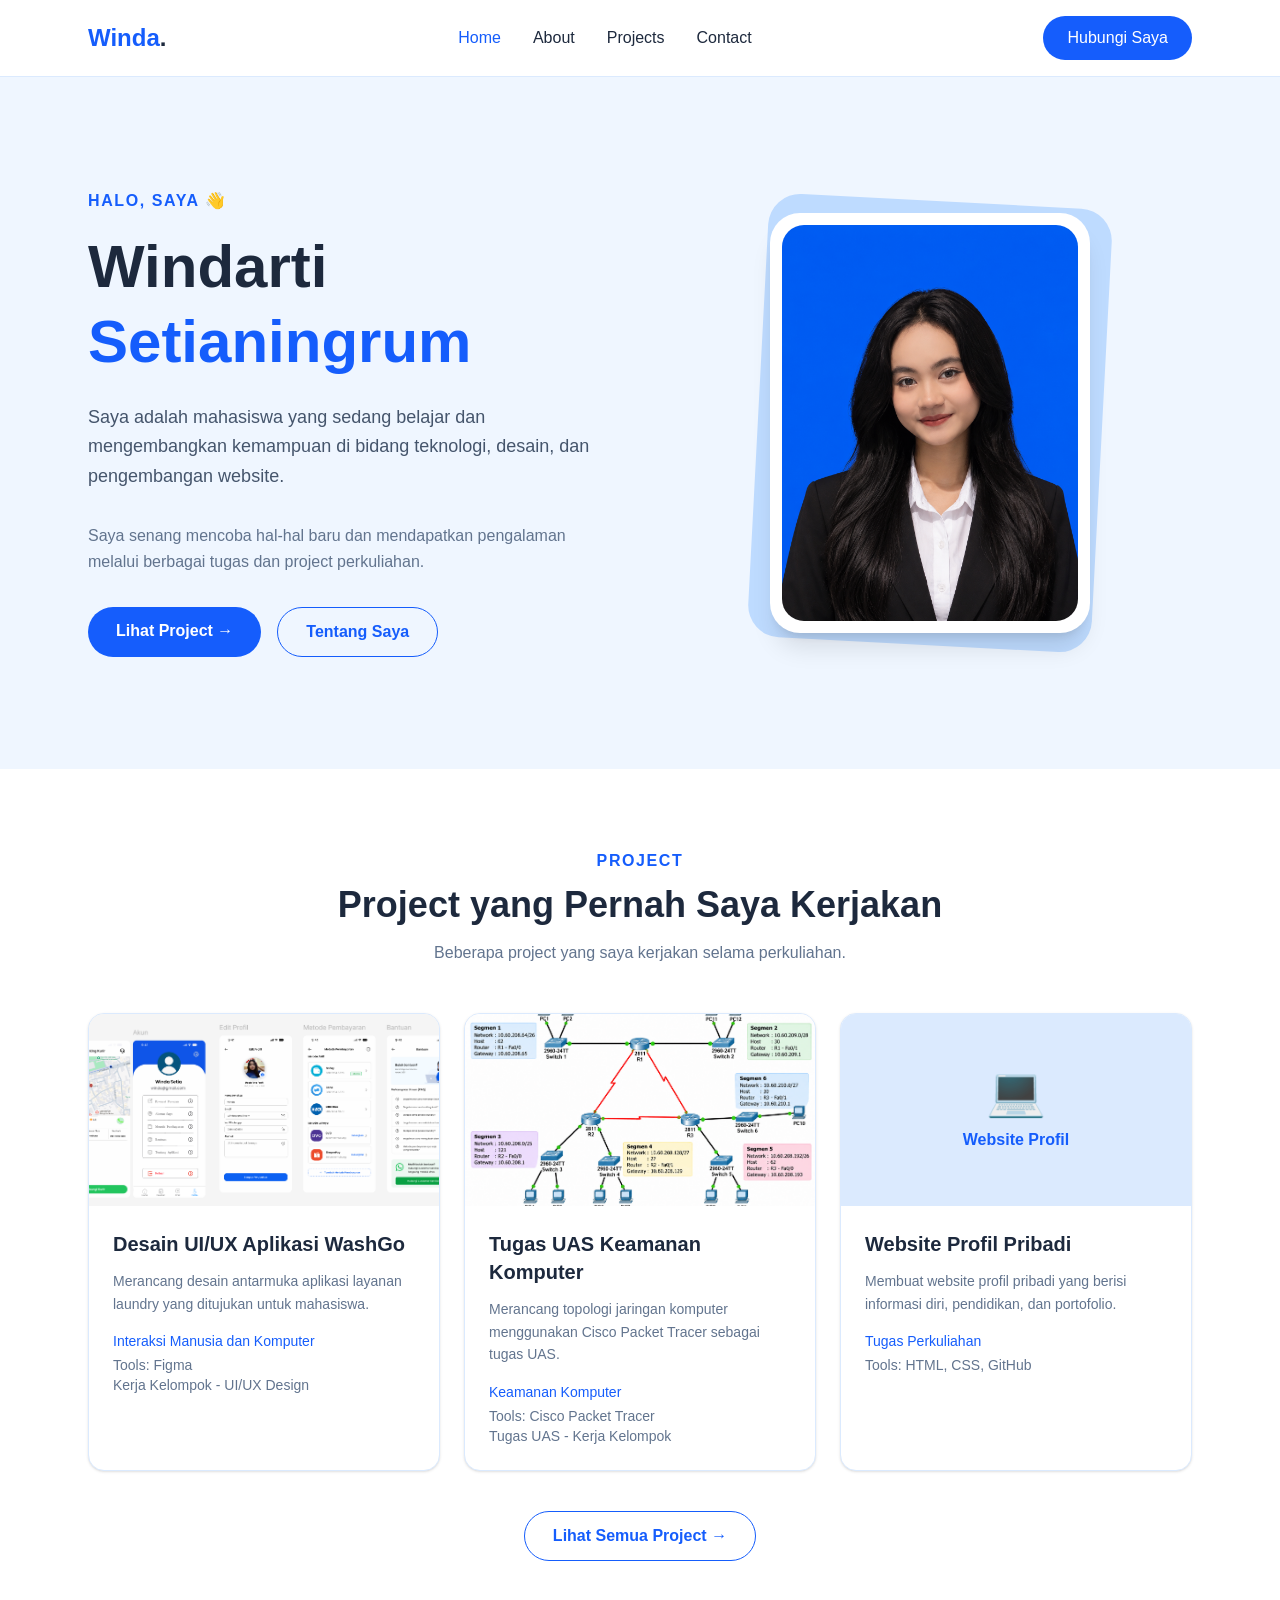
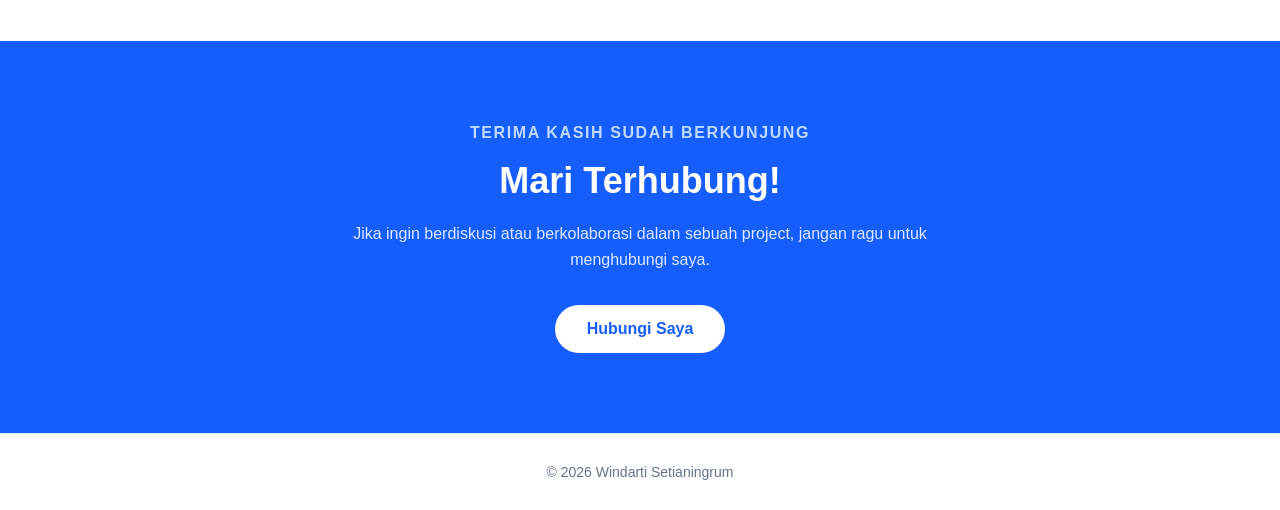
==== index.html @ f628e884 "Portfolio pertama Windarti" ====
<!DOCTYPE html>
<html lang="id">

<head>
  <meta charset="UTF-8">
  <meta name="viewport" content="width=device-width, initial-scale=1.0">

  <title>Windarti Setianingrum | Portfolio</title>

  <!-- Tailwind CSS -->
  <link rel="stylesheet" href="src/output.css">
</head>

<body class="bg-white text-slate-800">


  <!-- ================= NAVBAR ================= -->
  <nav class="sticky top-0 z-50 bg-white border-b border-blue-100">

    <div class="max-w-6xl mx-auto px-6 py-4
                flex items-center justify-between">

      <!-- Logo -->
      <a href="index.html"
         class="text-2xl font-bold text-blue-600">
        Winda<span class="text-slate-800">.</span>
      </a>


      <!-- Menu -->
      <div class="hidden md:flex items-center gap-8 font-medium">

        <a href="index.html"
           class="text-blue-600">
          Home
        </a>

        <a href="about.html"
           class="hover:text-blue-600 transition">
          About
        </a>

        <a href="projects.html"
           class="hover:text-blue-600 transition">
          Projects
        </a>

        <a href="contact.html"
           class="hover:text-blue-600 transition">
          Contact
        </a>

      </div>


      <!-- Tombol Contact -->
      <a href="contact.html"
         class="bg-blue-600 text-white
                px-6 py-2.5 rounded-full
                font-medium
                hover:bg-blue-700 transition">
        Hubungi Saya
      </a>

    </div>

  </nav>



  <!-- ================= HERO ================= -->
  <section class="bg-blue-50">

    <div class="max-w-6xl mx-auto px-6 py-20 md:py-28">

      <div class="grid md:grid-cols-2
                  gap-14 items-center">


        <!-- ================= BAGIAN KIRI ================= -->
        <div>

          <p class="text-blue-600
                    font-semibold
                    tracking-widest
                    mb-4">
            HALO, SAYA 👋
          </p>


          <h1 class="text-5xl md:text-6xl
                     font-bold
                     leading-tight
                     mb-6">

            Windarti
            <span class="text-blue-600">
              Setianingrum
            </span>

          </h1>


          <p class="text-lg
                    text-slate-600
                    leading-relaxed
                    max-w-xl
                    mb-8">

            Saya adalah mahasiswa yang sedang belajar
            dan mengembangkan kemampuan di bidang
            teknologi, desain, dan pengembangan website.

          </p>


          <p class="text-slate-500
                    leading-relaxed
                    max-w-xl
                    mb-8">

            Saya senang mencoba hal-hal baru dan
            mendapatkan pengalaman melalui berbagai
            tugas dan project perkuliahan.

          </p>


          <!-- Tombol -->
          <div class="flex flex-wrap gap-4">

            <a href="projects.html"
               class="bg-blue-600
                      text-white
                      px-7 py-3
                      rounded-full
                      font-semibold
                      hover:bg-blue-700
                      transition">

              Lihat Project →

            </a>


            <a href="about.html"
               class="border
                      border-blue-600
                      text-blue-600
                      px-7 py-3
                      rounded-full
                      font-semibold
                      hover:bg-blue-100
                      transition">

              Tentang Saya

            </a>

          </div>

        </div>



        <!-- ================= FOTO ================= -->
        <div class="flex justify-center">

          <div class="relative">


            <!-- Hiasan belakang foto -->
            <div class="absolute
                        -inset-3
                        bg-blue-200
                        rounded-[32px]
                        rotate-3">
            </div>


            <!-- Kotak foto -->
            <div class="relative
                        w-72 h-80
                        md:w-80 md:h-[420px]
                        bg-white
                        p-3
                        rounded-[30px]
                        shadow-xl">

              <img
                src="assets/foto-winda.png"
                alt="Windarti Setianingrum"
                class="w-full
                       h-full
                       object-cover
                       rounded-[22px]"
              >

            </div>

          </div>

        </div>

      </div>

    </div>

  </section>



  <!-- ================= PROJECT ================= -->
  <section class="bg-white py-20">

    <div class="max-w-6xl mx-auto px-6">


      <!-- Judul -->
      <div class="text-center mb-12">

        <p class="text-blue-600
                  font-semibold
                  tracking-widest
                  mb-3">
          PROJECT
        </p>


        <h2 class="text-3xl md:text-4xl
                   font-bold
                   mb-4">
          Project yang Pernah Saya Kerjakan
        </h2>


        <p class="text-slate-500">
          Beberapa project yang saya kerjakan
          selama perkuliahan.
        </p>

      </div>



      <!-- ================= PROJECT CARDS ================= -->
      <div class="grid md:grid-cols-3 gap-6">


        <!-- PROJECT 1 : WASHGO -->
        <div class="bg-white
                    rounded-2xl
                    overflow-hidden
                    border border-blue-100
                    shadow-sm
                    hover:-translate-y-1
                    hover:shadow-xl
                    transition">


          <!-- Gambar -->
          <div class="h-48 bg-slate-100">

            <img
              src="assets/washgo.png"
              alt="Desain UI UX aplikasi WashGo"
              class="w-full
                     h-full
                     object-cover"
            >

          </div>


          <!-- Isi -->
          <div class="p-6">

            <h3 class="text-xl
                       font-bold
                       mb-3">

              Desain UI/UX Aplikasi WashGo

            </h3>


            <p class="text-slate-500
                      text-sm
                      leading-relaxed
                      mb-4">

              Merancang desain antarmuka aplikasi
              layanan laundry yang ditujukan
              untuk mahasiswa.

            </p>


            <p class="text-blue-600
                      text-sm
                      font-medium">

              Interaksi Manusia dan Komputer

            </p>


            <p class="text-slate-500
                      text-sm
                      mt-1">

              Tools: Figma

            </p>


            <p class="text-slate-500
                      text-sm">

              Kerja Kelompok - UI/UX Design

            </p>

          </div>

        </div>



        <!-- PROJECT 2 : KEAMANAN KOMPUTER -->
        <div class="bg-white
                    rounded-2xl
                    overflow-hidden
                    border border-blue-100
                    shadow-sm
                    hover:-translate-y-1
                    hover:shadow-xl
                    transition">


          <!-- Gambar -->
          <div class="h-48 bg-slate-100">

            <img
              src="assets/jarkom.png"
              alt="Topologi jaringan komputer"
              class="w-full
                     h-full
                     object-cover"
            >

          </div>


          <!-- Isi -->
          <div class="p-6">

            <h3 class="text-xl
                       font-bold
                       mb-3">

              Tugas UAS Keamanan Komputer

            </h3>


            <p class="text-slate-500
                      text-sm
                      leading-relaxed
                      mb-4">

              Merancang topologi jaringan komputer
              menggunakan Cisco Packet Tracer
              sebagai tugas UAS.

            </p>


            <p class="text-blue-600
                      text-sm
                      font-medium">

              Keamanan Komputer

            </p>


            <p class="text-slate-500
                      text-sm
                      mt-1">

              Tools: Cisco Packet Tracer

            </p>


            <p class="text-slate-500
                      text-sm">

              Tugas UAS - Kerja Kelompok

            </p>

          </div>

        </div>



        <!-- PROJECT 3 : WEBSITE -->
        <div class="bg-white
                    rounded-2xl
                    overflow-hidden
                    border border-blue-100
                    shadow-sm
                    hover:-translate-y-1
                    hover:shadow-xl
                    transition">


          <!-- Bagian gambar -->
          <div class="h-48
                      bg-blue-100
                      flex
                      items-center
                      justify-center">

            <div class="text-center">

              <div class="text-5xl mb-3">
                💻
              </div>

              <p class="text-blue-600
                        font-semibold">

                Website Profil

              </p>

            </div>

          </div>


          <!-- Isi -->
          <div class="p-6">

            <h3 class="text-xl
                       font-bold
                       mb-3">

              Website Profil Pribadi

            </h3>


            <p class="text-slate-500
                      text-sm
                      leading-relaxed
                      mb-4">

              Membuat website profil pribadi
              yang berisi informasi diri,
              pendidikan, dan portofolio.

            </p>


            <p class="text-blue-600
                      text-sm
                      font-medium">

              Tugas Perkuliahan

            </p>


            <p class="text-slate-500
                      text-sm
                      mt-1">

              Tools: HTML, CSS, GitHub

            </p>

          </div>

        </div>

      </div>



      <!-- Tombol Semua Project -->
      <div class="text-center mt-10">

        <a href="projects.html"
           class="inline-block
                  border
                  border-blue-600
                  text-blue-600
                  px-7 py-3
                  rounded-full
                  font-semibold
                  hover:bg-blue-600
                  hover:text-white
                  transition">

          Lihat Semua Project →

        </a>

      </div>

    </div>

  </section>



  <!-- ================= CONTACT ================= -->
  <section class="bg-blue-600 py-20">

    <div class="max-w-5xl mx-auto px-6">

      <div class="text-center text-white">

        <p class="text-blue-200
                  font-semibold
                  tracking-widest
                  mb-4">

          TERIMA KASIH SUDAH BERKUNJUNG

        </p>


        <h2 class="text-3xl md:text-4xl
                   font-bold
                   mb-5">

          Mari Terhubung!

        </h2>


        <p class="text-blue-100
                  max-w-2xl
                  mx-auto
                  leading-relaxed
                  mb-8">

          Jika ingin berdiskusi atau berkolaborasi
          dalam sebuah project, jangan ragu untuk
          menghubungi saya.

        </p>


        <a href="contact.html"
           class="inline-block
                  bg-white
                  text-blue-600
                  px-8 py-3
                  rounded-full
                  font-semibold
                  hover:bg-blue-50
                  transition">

          Hubungi Saya

        </a>

      </div>

    </div>

  </section>



  <!-- ================= FOOTER ================= -->
  <footer class="bg-white
                 border-t
                 border-blue-100
                 py-7">

    <div class="max-w-6xl
                mx-auto
                px-6
                text-center">

      <p class="text-slate-500
                text-sm">

        © 2026 Windarti Setianingrum

      </p>

    </div>

  </footer>


</body>
</html>
---- src/output.css ----
/*! tailwindcss v4.3.3 | MIT License | https://tailwindcss.com */
@layer properties;
@layer theme, base, components, utilities;
@layer theme {
  :root, :host {
    --font-sans: -apple-system, BlinkMacSystemFont, "Segoe UI", Roboto, "Helvetica Neue",
      "Noto Sans", Arial, sans-serif, "Apple Color Emoji", "Segoe UI Emoji",
      "Segoe UI Symbol", "Noto Color Emoji";
    --font-mono: ui-monospace, SFMono-Regular, Menlo, Monaco, Consolas, "Liberation Mono",
      "Courier New", monospace;
    --color-red-100: oklch(93.6% 0.032 17.717);
    --color-red-200: oklch(88.5% 0.062 18.334);
    --color-red-600: oklch(57.7% 0.245 27.325);
    --color-blue-50: oklch(97% 0.014 254.604);
    --color-blue-100: oklch(93.2% 0.032 255.585);
    --color-blue-200: oklch(88.2% 0.059 254.128);
    --color-blue-600: oklch(54.6% 0.245 262.881);
    --color-blue-700: oklch(48.8% 0.243 264.376);
    --color-purple-50: oklch(97.7% 0.014 308.299);
    --color-purple-100: oklch(94.6% 0.033 307.174);
    --color-purple-500: oklch(62.7% 0.265 303.9);
    --color-purple-600: oklch(55.8% 0.288 302.321);
    --color-purple-700: oklch(49.6% 0.265 301.924);
    --color-pink-50: oklch(97.1% 0.014 343.198);
    --color-pink-100: oklch(94.8% 0.028 342.258);
    --color-pink-200: oklch(89.9% 0.061 343.231);
    --color-pink-300: oklch(82.3% 0.12 346.018);
    --color-pink-400: oklch(71.8% 0.202 349.761);
    --color-pink-500: oklch(65.6% 0.241 354.308);
    --color-pink-600: oklch(59.2% 0.249 0.584);
    --color-slate-100: oklch(96.8% 0.007 247.896);
    --color-slate-400: oklch(70.4% 0.04 256.788);
    --color-slate-500: oklch(55.4% 0.046 257.417);
    --color-slate-600: oklch(44.6% 0.043 257.281);
    --color-slate-700: oklch(37.2% 0.044 257.287);
    --color-slate-800: oklch(27.9% 0.041 260.031);
    --color-slate-900: oklch(20.8% 0.042 265.755);
    --color-gray-50: oklch(98.5% 0.002 247.839);
    --color-gray-200: oklch(92.8% 0.006 264.531);
    --color-gray-300: oklch(87.2% 0.01 258.338);
    --color-gray-400: oklch(70.7% 0.022 261.325);
    --color-gray-600: oklch(44.6% 0.03 256.802);
    --color-gray-800: oklch(27.8% 0.033 256.848);
    --color-white: #fff;
    --spacing: 0.25rem;
    --container-sm: 24rem;
    --container-xl: 36rem;
    --container-2xl: 42rem;
    --container-3xl: 48rem;
    --container-4xl: 56rem;
    --container-5xl: 64rem;
    --container-6xl: 72rem;
    --text-sm: 0.875rem;
    --text-sm--line-height: calc(1.25 / 0.875);
    --text-lg: 1.125rem;
    --text-lg--line-height: calc(1.75 / 1.125);
    --text-xl: 1.25rem;
    --text-xl--line-height: calc(1.75 / 1.25);
    --text-2xl: 1.5rem;
    --text-2xl--line-height: calc(2 / 1.5);
    --text-3xl: 1.875rem;
    --text-3xl--line-height: calc(2.25 / 1.875);
    --text-4xl: 2.25rem;
    --text-4xl--line-height: calc(2.5 / 2.25);
    --text-5xl: 3rem;
    --text-5xl--line-height: 1;
    --text-6xl: 3.75rem;
    --text-6xl--line-height: 1;
    --text-8xl: 6rem;
    --text-8xl--line-height: 1;
    --font-weight-medium: 500;
    --font-weight-semibold: 600;
    --font-weight-bold: 700;
    --tracking-widest: 0.1em;
    --leading-tight: 1.25;
    --leading-relaxed: 1.625;
    --radius-lg: 0.5rem;
    --radius-xl: 0.75rem;
    --radius-2xl: 1rem;
    --radius-3xl: 1.5rem;
    --default-transition-duration: 150ms;
    --default-transition-timing-function: cubic-bezier(0.4, 0, 0.2, 1);
    --default-font-family: var(--font-sans);
    --default-mono-font-family: var(--font-mono);
  }
}
@layer base {
  *, ::after, ::before, ::backdrop, ::file-selector-button {
    box-sizing: border-box;
    margin: 0;
    padding: 0;
    border: 0 solid;
  }
  html, :host {
    line-height: 1.5;
    -webkit-text-size-adjust: 100%;
    tab-size: 4;
    font-family: var(--default-font-family, -apple-system, BlinkMacSystemFont, "Segoe UI", Roboto, "Helvetica Neue", "Noto Sans", Arial, sans-serif, "Apple Color Emoji", "Segoe UI Emoji", "Segoe UI Symbol", "Noto Color Emoji");
    font-feature-settings: var(--default-font-feature-settings, normal);
    font-variation-settings: var(--default-font-variation-settings, normal);
    -webkit-tap-highlight-color: transparent;
  }
  hr {
    height: 0;
    color: inherit;
    border-top-width: 1px;
  }
  abbr:where([title]) {
    -webkit-text-decoration: underline dotted;
    text-decoration: underline dotted;
  }
  h1, h2, h3, h4, h5, h6 {
    font-size: inherit;
    font-weight: inherit;
  }
  a {
    color: inherit;
    -webkit-text-decoration: inherit;
    text-decoration: inherit;
  }
  b, strong {
    font-weight: bolder;
  }
  code, kbd, samp, pre {
    font-family: var(--default-mono-font-family, ui-monospace, SFMono-Regular, Menlo, Monaco, Consolas, "Liberation Mono", "Courier New", monospace);
    font-feature-settings: var(--default-mono-font-feature-settings, normal);
    font-variation-settings: var(--default-mono-font-variation-settings, normal);
    font-size: 1em;
  }
  small {
    font-size: 80%;
  }
  sub, sup {
    font-size: 75%;
    line-height: 0;
    position: relative;
    vertical-align: baseline;
  }
  sub {
    bottom: -0.25em;
  }
  sup {
    top: -0.5em;
  }
  table {
    text-indent: 0;
    border-color: inherit;
    border-collapse: collapse;
  }
  :-moz-focusring:where(:not(iframe)) {
    outline: auto;
  }
  progress {
    vertical-align: baseline;
  }
  summary {
    display: list-item;
  }
  ol, ul, menu {
    list-style: none;
  }
  img, svg, video, canvas, audio, iframe, embed, object {
    display: block;
    vertical-align: middle;
  }
  img, video {
    max-width: 100%;
    height: auto;
  }
  button, input, select, optgroup, textarea, ::file-selector-button {
    font: inherit;
    font-feature-settings: inherit;
    font-variation-settings: inherit;
    letter-spacing: inherit;
    color: inherit;
    border-radius: 0;
    background-color: transparent;
    opacity: 1;
  }
  :where(select:is([multiple], [size])) optgroup {
    font-weight: bolder;
  }
  :where(select:is([multiple], [size])) optgroup option {
    padding-inline-start: 20px;
  }
  ::file-selector-button {
    margin-inline-end: 4px;
  }
  ::placeholder {
    opacity: 1;
  }
  @supports (not (-webkit-appearance: -apple-pay-button))  or (contain-intrinsic-size: 1px) {
    ::placeholder {
      color: currentcolor;
      @supports (color: color-mix(in lab, red, red)) {
        color: color-mix(in oklab, currentcolor 50%, transparent);
      }
    }
  }
  textarea {
    resize: vertical;
  }
  ::-webkit-search-decoration {
    -webkit-appearance: none;
  }
  ::-webkit-date-and-time-value {
    min-height: 1lh;
    text-align: inherit;
  }
  ::-webkit-datetime-edit {
    display: inline-flex;
  }
  ::-webkit-datetime-edit-fields-wrapper {
    padding: 0;
  }
  ::-webkit-datetime-edit, ::-webkit-datetime-edit-year-field, ::-webkit-datetime-edit-month-field, ::-webkit-datetime-edit-day-field, ::-webkit-datetime-edit-hour-field, ::-webkit-datetime-edit-minute-field, ::-webkit-datetime-edit-second-field, ::-webkit-datetime-edit-millisecond-field, ::-webkit-datetime-edit-meridiem-field {
    padding-block: 0;
  }
  ::-webkit-calendar-picker-indicator {
    line-height: 1;
  }
  :-moz-ui-invalid {
    box-shadow: none;
  }
  button, input:where([type="button"], [type="reset"], [type="submit"]), ::file-selector-button {
    appearance: button;
  }
  ::-webkit-inner-spin-button, ::-webkit-outer-spin-button {
    height: auto;
  }
  [hidden]:where(:not([hidden="until-found"])) {
    display: none !important;
  }
}
@layer utilities {
  .absolute {
    position: absolute;
  }
  .relative {
    position: relative;
  }
  .sticky {
    position: sticky;
  }
  .-inset-3 {
    inset: calc(var(--spacing) * -3);
  }
  .top-0 {
    top: 0px;
  }
  .z-50 {
    z-index: 50;
  }
  .mx-auto {
    margin-inline: auto;
  }
  .mt-1 {
    margin-top: var(--spacing);
  }
  .mt-2 {
    margin-top: calc(var(--spacing) * 2);
  }
  .mt-4 {
    margin-top: calc(var(--spacing) * 4);
  }
  .mt-10 {
    margin-top: calc(var(--spacing) * 10);
  }
  .mt-12 {
    margin-top: calc(var(--spacing) * 12);
  }
  .mb-1 {
    margin-bottom: var(--spacing);
  }
  .mb-2 {
    margin-bottom: calc(var(--spacing) * 2);
  }
  .mb-3 {
    margin-bottom: calc(var(--spacing) * 3);
  }
  .mb-4 {
    margin-bottom: calc(var(--spacing) * 4);
  }
  .mb-5 {
    margin-bottom: calc(var(--spacing) * 5);
  }
  .mb-6 {
    margin-bottom: calc(var(--spacing) * 6);
  }
  .mb-7 {
    margin-bottom: calc(var(--spacing) * 7);
  }
  .mb-8 {
    margin-bottom: calc(var(--spacing) * 8);
  }
  .mb-9 {
    margin-bottom: calc(var(--spacing) * 9);
  }
  .mb-10 {
    margin-bottom: calc(var(--spacing) * 10);
  }
  .mb-12 {
    margin-bottom: calc(var(--spacing) * 12);
  }
  .mb-14 {
    margin-bottom: calc(var(--spacing) * 14);
  }
  .ml-2 {
    margin-left: calc(var(--spacing) * 2);
  }
  .block {
    display: block;
  }
  .flex {
    display: flex;
  }
  .grid {
    display: grid;
  }
  .hidden {
    display: none;
  }
  .inline-block {
    display: inline-block;
  }
  .table {
    display: table;
  }
  .h-12 {
    height: calc(var(--spacing) * 12);
  }
  .h-14 {
    height: calc(var(--spacing) * 14);
  }
  .h-16 {
    height: calc(var(--spacing) * 16);
  }
  .h-24 {
    height: calc(var(--spacing) * 24);
  }
  .h-36 {
    height: calc(var(--spacing) * 36);
  }
  .h-40 {
    height: calc(var(--spacing) * 40);
  }
  .h-48 {
    height: calc(var(--spacing) * 48);
  }
  .h-52 {
    height: calc(var(--spacing) * 52);
  }
  .h-56 {
    height: calc(var(--spacing) * 56);
  }
  .h-72 {
    height: calc(var(--spacing) * 72);
  }
  .h-80 {
    height: calc(var(--spacing) * 80);
  }
  .h-full {
    height: 100%;
  }
  .min-h-\[80vh\] {
    min-height: 80vh;
  }
  .min-h-\[85vh\] {
    min-height: 85vh;
  }
  .min-h-\[calc\(100vh-80px\)\] {
    min-height: calc(100vh - 80px);
  }
  .w-12 {
    width: calc(var(--spacing) * 12);
  }
  .w-14 {
    width: calc(var(--spacing) * 14);
  }
  .w-16 {
    width: calc(var(--spacing) * 16);
  }
  .w-24 {
    width: calc(var(--spacing) * 24);
  }
  .w-32 {
    width: calc(var(--spacing) * 32);
  }
  .w-36 {
    width: calc(var(--spacing) * 36);
  }
  .w-72 {
    width: calc(var(--spacing) * 72);
  }
  .w-full {
    width: 100%;
  }
  .max-w-2xl {
    max-width: var(--container-2xl);
  }
  .max-w-3xl {
    max-width: var(--container-3xl);
  }
  .max-w-4xl {
    max-width: var(--container-4xl);
  }
  .max-w-5xl {
    max-width: var(--container-5xl);
  }
  .max-w-6xl {
    max-width: var(--container-6xl);
  }
  .max-w-sm {
    max-width: var(--container-sm);
  }
  .max-w-xl {
    max-width: var(--container-xl);
  }
  .flex-1 {
    flex: 1;
  }
  .border-collapse {
    border-collapse: collapse;
  }
  .-rotate-3 {
    rotate: calc(3deg * -1);
  }
  .rotate-3 {
    rotate: 3deg;
  }
  .cursor-pointer {
    cursor: pointer;
  }
  .resize {
    resize: both;
  }
  .grid-cols-2 {
    grid-template-columns: repeat(2, minmax(0, 1fr));
  }
  .flex-col {
    flex-direction: column;
  }
  .flex-wrap {
    flex-wrap: wrap;
  }
  .items-center {
    align-items: center;
  }
  .justify-between {
    justify-content: space-between;
  }
  .justify-center {
    justify-content: center;
  }
  .gap-3 {
    gap: calc(var(--spacing) * 3);
  }
  .gap-4 {
    gap: calc(var(--spacing) * 4);
  }
  .gap-6 {
    gap: calc(var(--spacing) * 6);
  }
  .gap-7 {
    gap: calc(var(--spacing) * 7);
  }
  .gap-8 {
    gap: calc(var(--spacing) * 8);
  }
  .gap-9 {
    gap: calc(var(--spacing) * 9);
  }
  .gap-10 {
    gap: calc(var(--spacing) * 10);
  }
  .gap-12 {
    gap: calc(var(--spacing) * 12);
  }
  .gap-14 {
    gap: calc(var(--spacing) * 14);
  }
  .gap-16 {
    gap: calc(var(--spacing) * 16);
  }
  :where(.space-y-2 > :not(:last-child)) {
    --tw-space-y-reverse: 0;
    margin-block-start: calc(calc(var(--spacing) * 2) * var(--tw-space-y-reverse));
    margin-block-end: calc(calc(var(--spacing) * 2) * calc(1 - var(--tw-space-y-reverse)));
  }
  :where(.space-y-3 > :not(:last-child)) {
    --tw-space-y-reverse: 0;
    margin-block-start: calc(calc(var(--spacing) * 3) * var(--tw-space-y-reverse));
    margin-block-end: calc(calc(var(--spacing) * 3) * calc(1 - var(--tw-space-y-reverse)));
  }
  :where(.space-y-4 > :not(:last-child)) {
    --tw-space-y-reverse: 0;
    margin-block-start: calc(calc(var(--spacing) * 4) * var(--tw-space-y-reverse));
    margin-block-end: calc(calc(var(--spacing) * 4) * calc(1 - var(--tw-space-y-reverse)));
  }
  .overflow-hidden {
    overflow: hidden;
  }
  .rounded-2xl {
    border-radius: var(--radius-2xl);
  }
  .rounded-3xl {
    border-radius: var(--radius-3xl);
  }
  .rounded-\[22px\] {
    border-radius: 22px;
  }
  .rounded-\[28px\] {
    border-radius: 28px;
  }
  .rounded-\[30px\] {
    border-radius: 30px;
  }
  .rounded-\[32px\] {
    border-radius: 32px;
  }
  .rounded-full {
    border-radius: calc(infinity * 1px);
  }
  .rounded-lg {
    border-radius: var(--radius-lg);
  }
  .rounded-xl {
    border-radius: var(--radius-xl);
  }
  .border {
    border-style: var(--tw-border-style);
    border-width: 1px;
  }
  .border-t {
    border-top-style: var(--tw-border-style);
    border-top-width: 1px;
  }
  .border-b {
    border-bottom-style: var(--tw-border-style);
    border-bottom-width: 1px;
  }
  .border-blue-100 {
    border-color: var(--color-blue-100);
  }
  .border-blue-600 {
    border-color: var(--color-blue-600);
  }
  .border-gray-200 {
    border-color: var(--color-gray-200);
  }
  .border-gray-300 {
    border-color: var(--color-gray-300);
  }
  .border-pink-100 {
    border-color: var(--color-pink-100);
  }
  .border-pink-200 {
    border-color: var(--color-pink-200);
  }
  .border-pink-300 {
    border-color: var(--color-pink-300);
  }
  .border-purple-600 {
    border-color: var(--color-purple-600);
  }
  .border-slate-100 {
    border-color: var(--color-slate-100);
  }
  .bg-\[\#f8fbff\] {
    background-color: #f8fbff;
  }
  .bg-\[\#fff7fb\] {
    background-color: #fff7fb;
  }
  .bg-blue-50 {
    background-color: var(--color-blue-50);
  }
  .bg-blue-100 {
    background-color: var(--color-blue-100);
  }
  .bg-blue-200 {
    background-color: var(--color-blue-200);
  }
  .bg-blue-600 {
    background-color: var(--color-blue-600);
  }
  .bg-gray-50 {
    background-color: var(--color-gray-50);
  }
  .bg-pink-50 {
    background-color: var(--color-pink-50);
  }
  .bg-pink-100 {
    background-color: var(--color-pink-100);
  }
  .bg-pink-500 {
    background-color: var(--color-pink-500);
  }
  .bg-purple-50 {
    background-color: var(--color-purple-50);
  }
  .bg-purple-100 {
    background-color: var(--color-purple-100);
  }
  .bg-purple-600 {
    background-color: var(--color-purple-600);
  }
  .bg-red-100 {
    background-color: var(--color-red-100);
  }
  .bg-slate-100 {
    background-color: var(--color-slate-100);
  }
  .bg-white {
    background-color: var(--color-white);
  }
  .bg-gradient-to-br {
    --tw-gradient-position: to bottom right in oklab;
    background-image: linear-gradient(var(--tw-gradient-stops));
  }
  .bg-gradient-to-r {
    --tw-gradient-position: to right in oklab;
    background-image: linear-gradient(var(--tw-gradient-stops));
  }
  .from-pink-50 {
    --tw-gradient-from: var(--color-pink-50);
    --tw-gradient-stops: var(--tw-gradient-via-stops, var(--tw-gradient-position), var(--tw-gradient-from) var(--tw-gradient-from-position), var(--tw-gradient-to) var(--tw-gradient-to-position));
  }
  .from-pink-400 {
    --tw-gradient-from: var(--color-pink-400);
    --tw-gradient-stops: var(--tw-gradient-via-stops, var(--tw-gradient-position), var(--tw-gradient-from) var(--tw-gradient-from-position), var(--tw-gradient-to) var(--tw-gradient-to-position));
  }
  .from-pink-500 {
    --tw-gradient-from: var(--color-pink-500);
    --tw-gradient-stops: var(--tw-gradient-via-stops, var(--tw-gradient-position), var(--tw-gradient-from) var(--tw-gradient-from-position), var(--tw-gradient-to) var(--tw-gradient-to-position));
  }
  .via-white {
    --tw-gradient-via: var(--color-white);
    --tw-gradient-via-stops: var(--tw-gradient-position), var(--tw-gradient-from) var(--tw-gradient-from-position), var(--tw-gradient-via) var(--tw-gradient-via-position), var(--tw-gradient-to) var(--tw-gradient-to-position);
    --tw-gradient-stops: var(--tw-gradient-via-stops);
  }
  .to-pink-100 {
    --tw-gradient-to: var(--color-pink-100);
    --tw-gradient-stops: var(--tw-gradient-via-stops, var(--tw-gradient-position), var(--tw-gradient-from) var(--tw-gradient-from-position), var(--tw-gradient-to) var(--tw-gradient-to-position));
  }
  .to-pink-400 {
    --tw-gradient-to: var(--color-pink-400);
    --tw-gradient-stops: var(--tw-gradient-via-stops, var(--tw-gradient-position), var(--tw-gradient-from) var(--tw-gradient-from-position), var(--tw-gradient-to) var(--tw-gradient-to-position));
  }
  .to-pink-500 {
    --tw-gradient-to: var(--color-pink-500);
    --tw-gradient-stops: var(--tw-gradient-via-stops, var(--tw-gradient-position), var(--tw-gradient-from) var(--tw-gradient-from-position), var(--tw-gradient-to) var(--tw-gradient-to-position));
  }
  .object-cover {
    object-fit: cover;
  }
  .p-3 {
    padding: calc(var(--spacing) * 3);
  }
  .p-4 {
    padding: calc(var(--spacing) * 4);
  }
  .p-5 {
    padding: calc(var(--spacing) * 5);
  }
  .p-6 {
    padding: calc(var(--spacing) * 6);
  }
  .p-7 {
    padding: calc(var(--spacing) * 7);
  }
  .p-8 {
    padding: calc(var(--spacing) * 8);
  }
  .p-10 {
    padding: calc(var(--spacing) * 10);
  }
  .px-3 {
    padding-inline: calc(var(--spacing) * 3);
  }
  .px-4 {
    padding-inline: calc(var(--spacing) * 4);
  }
  .px-6 {
    padding-inline: calc(var(--spacing) * 6);
  }
  .px-7 {
    padding-inline: calc(var(--spacing) * 7);
  }
  .px-8 {
    padding-inline: calc(var(--spacing) * 8);
  }
  .px-9 {
    padding-inline: calc(var(--spacing) * 9);
  }
  .py-1 {
    padding-block: var(--spacing);
  }
  .py-2 {
    padding-block: calc(var(--spacing) * 2);
  }
  .py-2\.5 {
    padding-block: calc(var(--spacing) * 2.5);
  }
  .py-3 {
    padding-block: calc(var(--spacing) * 3);
  }
  .py-3\.5 {
    padding-block: calc(var(--spacing) * 3.5);
  }
  .py-4 {
    padding-block: calc(var(--spacing) * 4);
  }
  .py-5 {
    padding-block: calc(var(--spacing) * 5);
  }
  .py-6 {
    padding-block: calc(var(--spacing) * 6);
  }
  .py-7 {
    padding-block: calc(var(--spacing) * 7);
  }
  .py-8 {
    padding-block: calc(var(--spacing) * 8);
  }
  .py-12 {
    padding-block: calc(var(--spacing) * 12);
  }
  .py-16 {
    padding-block: calc(var(--spacing) * 16);
  }
  .py-20 {
    padding-block: calc(var(--spacing) * 20);
  }
  .py-24 {
    padding-block: calc(var(--spacing) * 24);
  }
  .pt-4 {
    padding-top: calc(var(--spacing) * 4);
  }
  .text-center {
    text-align: center;
  }
  .text-2xl {
    font-size: var(--text-2xl);
    line-height: var(--tw-leading, var(--text-2xl--line-height));
  }
  .text-3xl {
    font-size: var(--text-3xl);
    line-height: var(--tw-leading, var(--text-3xl--line-height));
  }
  .text-4xl {
    font-size: var(--text-4xl);
    line-height: var(--tw-leading, var(--text-4xl--line-height));
  }
  .text-5xl {
    font-size: var(--text-5xl);
    line-height: var(--tw-leading, var(--text-5xl--line-height));
  }
  .text-6xl {
    font-size: var(--text-6xl);
    line-height: var(--tw-leading, var(--text-6xl--line-height));
  }
  .text-8xl {
    font-size: var(--text-8xl);
    line-height: var(--tw-leading, var(--text-8xl--line-height));
  }
  .text-lg {
    font-size: var(--text-lg);
    line-height: var(--tw-leading, var(--text-lg--line-height));
  }
  .text-sm {
    font-size: var(--text-sm);
    line-height: var(--tw-leading, var(--text-sm--line-height));
  }
  .text-xl {
    font-size: var(--text-xl);
    line-height: var(--tw-leading, var(--text-xl--line-height));
  }
  .leading-relaxed {
    --tw-leading: var(--leading-relaxed);
    line-height: var(--leading-relaxed);
  }
  .leading-tight {
    --tw-leading: var(--leading-tight);
    line-height: var(--leading-tight);
  }
  .font-bold {
    --tw-font-weight: var(--font-weight-bold);
    font-weight: var(--font-weight-bold);
  }
  .font-medium {
    --tw-font-weight: var(--font-weight-medium);
    font-weight: var(--font-weight-medium);
  }
  .font-semibold {
    --tw-font-weight: var(--font-weight-semibold);
    font-weight: var(--font-weight-semibold);
  }
  .tracking-widest {
    --tw-tracking: var(--tracking-widest);
    letter-spacing: var(--tracking-widest);
  }
  .text-blue-100 {
    color: var(--color-blue-100);
  }
  .text-blue-200 {
    color: var(--color-blue-200);
  }
  .text-blue-600 {
    color: var(--color-blue-600);
  }
  .text-gray-400 {
    color: var(--color-gray-400);
  }
  .text-gray-600 {
    color: var(--color-gray-600);
  }
  .text-gray-800 {
    color: var(--color-gray-800);
  }
  .text-pink-50 {
    color: var(--color-pink-50);
  }
  .text-pink-500 {
    color: var(--color-pink-500);
  }
  .text-purple-600 {
    color: var(--color-purple-600);
  }
  .text-red-600 {
    color: var(--color-red-600);
  }
  .text-slate-400 {
    color: var(--color-slate-400);
  }
  .text-slate-500 {
    color: var(--color-slate-500);
  }
  .text-slate-600 {
    color: var(--color-slate-600);
  }
  .text-slate-700 {
    color: var(--color-slate-700);
  }
  .text-slate-800 {
    color: var(--color-slate-800);
  }
  .text-slate-900 {
    color: var(--color-slate-900);
  }
  .text-white {
    color: var(--color-white);
  }
  .line-through {
    text-decoration-line: line-through;
  }
  .underline {
    text-decoration-line: underline;
  }
  .shadow-lg {
    --tw-shadow: 0 10px 15px -3px var(--tw-shadow-color, rgb(0 0 0 / 0.1)), 0 4px 6px -4px var(--tw-shadow-color, rgb(0 0 0 / 0.1));
    box-shadow: var(--tw-inset-shadow), var(--tw-inset-ring-shadow), var(--tw-ring-offset-shadow), var(--tw-ring-shadow), var(--tw-shadow);
  }
  .shadow-md {
    --tw-shadow: 0 4px 6px -1px var(--tw-shadow-color, rgb(0 0 0 / 0.1)), 0 2px 4px -2px var(--tw-shadow-color, rgb(0 0 0 / 0.1));
    box-shadow: var(--tw-inset-shadow), var(--tw-inset-ring-shadow), var(--tw-ring-offset-shadow), var(--tw-ring-shadow), var(--tw-shadow);
  }
  .shadow-sm {
    --tw-shadow: 0 1px 3px 0 var(--tw-shadow-color, rgb(0 0 0 / 0.1)), 0 1px 2px -1px var(--tw-shadow-color, rgb(0 0 0 / 0.1));
    box-shadow: var(--tw-inset-shadow), var(--tw-inset-ring-shadow), var(--tw-ring-offset-shadow), var(--tw-ring-shadow), var(--tw-shadow);
  }
  .shadow-xl {
    --tw-shadow: 0 20px 25px -5px var(--tw-shadow-color, rgb(0 0 0 / 0.1)), 0 8px 10px -6px var(--tw-shadow-color, rgb(0 0 0 / 0.1));
    box-shadow: var(--tw-inset-shadow), var(--tw-inset-ring-shadow), var(--tw-ring-offset-shadow), var(--tw-ring-shadow), var(--tw-shadow);
  }
  .shadow-pink-100 {
    --tw-shadow-color: oklch(94.8% 0.028 342.258);
    @supports (color: color-mix(in lab, red, red)) {
      --tw-shadow-color: color-mix(in oklab, var(--color-pink-100) var(--tw-shadow-alpha), transparent);
    }
  }
  .shadow-pink-200 {
    --tw-shadow-color: oklch(89.9% 0.061 343.231);
    @supports (color: color-mix(in lab, red, red)) {
      --tw-shadow-color: color-mix(in oklab, var(--color-pink-200) var(--tw-shadow-alpha), transparent);
    }
  }
  .outline {
    outline-style: var(--tw-outline-style);
    outline-width: 1px;
  }
  .transition {
    transition-property: color, background-color, border-color, outline-color, text-decoration-color, fill, stroke, --tw-gradient-from, --tw-gradient-via, --tw-gradient-to, opacity, box-shadow, transform, translate, scale, rotate, filter, -webkit-backdrop-filter, backdrop-filter, display, content-visibility, overlay, pointer-events;
    transition-timing-function: var(--tw-ease, var(--default-transition-timing-function));
    transition-duration: var(--tw-duration, var(--default-transition-duration));
  }
  .duration-300 {
    --tw-duration: 300ms;
    transition-duration: 300ms;
  }
  @media (hover: hover) {
    .hover\:-translate-y-1:hover {
      --tw-translate-y: calc(var(--spacing) * -1);
      translate: var(--tw-translate-x) var(--tw-translate-y);
    }
    .hover\:-translate-y-2:hover {
      --tw-translate-y: calc(var(--spacing) * -2);
      translate: var(--tw-translate-x) var(--tw-translate-y);
    }
    .hover\:scale-105:hover {
      --tw-scale-x: 105%;
      --tw-scale-y: 105%;
      --tw-scale-z: 105%;
      scale: var(--tw-scale-x) var(--tw-scale-y);
    }
    .hover\:bg-blue-50:hover {
      background-color: var(--color-blue-50);
    }
    .hover\:bg-blue-100:hover {
      background-color: var(--color-blue-100);
    }
    .hover\:bg-blue-600:hover {
      background-color: var(--color-blue-600);
    }
    .hover\:bg-blue-700:hover {
      background-color: var(--color-blue-700);
    }
    .hover\:bg-pink-50:hover {
      background-color: var(--color-pink-50);
    }
    .hover\:bg-pink-600:hover {
      background-color: var(--color-pink-600);
    }
    .hover\:bg-purple-50:hover {
      background-color: var(--color-purple-50);
    }
    .hover\:bg-purple-700:hover {
      background-color: var(--color-purple-700);
    }
    .hover\:bg-red-200:hover {
      background-color: var(--color-red-200);
    }
    .hover\:text-blue-600:hover {
      color: var(--color-blue-600);
    }
    .hover\:text-pink-500:hover {
      color: var(--color-pink-500);
    }
    .hover\:text-purple-600:hover {
      color: var(--color-purple-600);
    }
    .hover\:text-white:hover {
      color: var(--color-white);
    }
    .hover\:shadow-lg:hover {
      --tw-shadow: 0 10px 15px -3px var(--tw-shadow-color, rgb(0 0 0 / 0.1)), 0 4px 6px -4px var(--tw-shadow-color, rgb(0 0 0 / 0.1));
      box-shadow: var(--tw-inset-shadow), var(--tw-inset-ring-shadow), var(--tw-ring-offset-shadow), var(--tw-ring-shadow), var(--tw-shadow);
    }
    .hover\:shadow-xl:hover {
      --tw-shadow: 0 20px 25px -5px var(--tw-shadow-color, rgb(0 0 0 / 0.1)), 0 8px 10px -6px var(--tw-shadow-color, rgb(0 0 0 / 0.1));
      box-shadow: var(--tw-inset-shadow), var(--tw-inset-ring-shadow), var(--tw-ring-offset-shadow), var(--tw-ring-shadow), var(--tw-shadow);
    }
    .hover\:shadow-blue-100:hover {
      --tw-shadow-color: oklch(93.2% 0.032 255.585);
    }
    @supports (color: color-mix(in lab, red, red)) {
      .hover\:shadow-blue-100:hover {
        --tw-shadow-color: color-mix(in oklab, var(--color-blue-100) var(--tw-shadow-alpha), transparent);
      }
    }
    .hover\:shadow-pink-100:hover {
      --tw-shadow-color: oklch(94.8% 0.028 342.258);
    }
    @supports (color: color-mix(in lab, red, red)) {
      .hover\:shadow-pink-100:hover {
        --tw-shadow-color: color-mix(in oklab, var(--color-pink-100) var(--tw-shadow-alpha), transparent);
      }
    }
  }
  .focus\:ring-2:focus {
    --tw-ring-shadow: var(--tw-ring-inset,) 0 0 0 calc(2px + var(--tw-ring-offset-width)) var(--tw-ring-color, currentcolor);
    box-shadow: var(--tw-inset-shadow), var(--tw-inset-ring-shadow), var(--tw-ring-offset-shadow), var(--tw-ring-shadow), var(--tw-shadow);
  }
  .focus\:ring-purple-500:focus {
    --tw-ring-color: var(--color-purple-500);
  }
  .focus\:outline-none:focus {
    --tw-outline-style: none;
    outline-style: none;
  }
  @media (width >= 40rem) {
    .sm\:flex-row {
      flex-direction: row;
    }
  }
  @media (width >= 48rem) {
    .md\:block {
      display: block;
    }
    .md\:flex {
      display: flex;
    }
    .md\:h-96 {
      height: calc(var(--spacing) * 96);
    }
    .md\:h-\[420px\] {
      height: 420px;
    }
    .md\:w-80 {
      width: calc(var(--spacing) * 80);
    }
    .md\:w-96 {
      width: calc(var(--spacing) * 96);
    }
    .md\:grid-cols-2 {
      grid-template-columns: repeat(2, minmax(0, 1fr));
    }
    .md\:grid-cols-3 {
      grid-template-columns: repeat(3, minmax(0, 1fr));
    }
    .md\:grid-cols-4 {
      grid-template-columns: repeat(4, minmax(0, 1fr));
    }
    .md\:flex-row {
      flex-direction: row;
    }
    .md\:p-10 {
      padding: calc(var(--spacing) * 10);
    }
    .md\:px-14 {
      padding-inline: calc(var(--spacing) * 14);
    }
    .md\:py-14 {
      padding-block: calc(var(--spacing) * 14);
    }
    .md\:py-28 {
      padding-block: calc(var(--spacing) * 28);
    }
    .md\:text-4xl {
      font-size: var(--text-4xl);
      line-height: var(--tw-leading, var(--text-4xl--line-height));
    }
    .md\:text-5xl {
      font-size: var(--text-5xl);
      line-height: var(--tw-leading, var(--text-5xl--line-height));
    }
    .md\:text-6xl {
      font-size: var(--text-6xl);
      line-height: var(--tw-leading, var(--text-6xl--line-height));
    }
  }
  @media (width >= 64rem) {
    .lg\:grid-cols-3 {
      grid-template-columns: repeat(3, minmax(0, 1fr));
    }
  }
}
@property --tw-space-y-reverse {
  syntax: "*";
  inherits: false;
  initial-value: 0;
}
@property --tw-border-style {
  syntax: "*";
  inherits: false;
  initial-value: solid;
}
@property --tw-gradient-position {
  syntax: "*";
  inherits: false;
}
@property --tw-gradient-from {
  syntax: "<color>";
  inherits: false;
  initial-value: #0000;
}
@property --tw-gradient-via {
  syntax: "<color>";
  inherits: false;
  initial-value: #0000;
}
@property --tw-gradient-to {
  syntax: "<color>";
  inherits: false;
  initial-value: #0000;
}
@property --tw-gradient-stops {
  syntax: "*";
  inherits: false;
}
@property --tw-gradient-via-stops {
  syntax: "*";
  inherits: false;
}
@property --tw-gradient-from-position {
  syntax: "<length-percentage>";
  inherits: false;
  initial-value: 0%;
}
@property --tw-gradient-via-position {
  syntax: "<length-percentage>";
  inherits: false;
  initial-value: 50%;
}
@property --tw-gradient-to-position {
  syntax: "<length-percentage>";
  inherits: false;
  initial-value: 100%;
}
@property --tw-leading {
  syntax: "*";
  inherits: false;
}
@property --tw-font-weight {
  syntax: "*";
  inherits: false;
}
@property --tw-tracking {
  syntax: "*";
  inherits: false;
}
@property --tw-shadow {
  syntax: "*";
  inherits: false;
  initial-value: 0 0 #0000;
}
@property --tw-shadow-color {
  syntax: "*";
  inherits: false;
}
@property --tw-shadow-alpha {
  syntax: "<percentage>";
  inherits: false;
  initial-value: 100%;
}
@property --tw-inset-shadow {
  syntax: "*";
  inherits: false;
  initial-value: 0 0 #0000;
}
@property --tw-inset-shadow-color {
  syntax: "*";
  inherits: false;
}
@property --tw-inset-shadow-alpha {
  syntax: "<percentage>";
  inherits: false;
  initial-value: 100%;
}
@property --tw-ring-color {
  syntax: "*";
  inherits: false;
}
@property --tw-ring-shadow {
  syntax: "*";
  inherits: false;
  initial-value: 0 0 #0000;
}
@property --tw-inset-ring-color {
  syntax: "*";
  inherits: false;
}
@property --tw-inset-ring-shadow {
  syntax: "*";
  inherits: false;
  initial-value: 0 0 #0000;
}
@property --tw-ring-inset {
  syntax: "*";
  inherits: false;
}
@property --tw-ring-offset-width {
  syntax: "<length>";
  inherits: false;
  initial-value: 0px;
}
@property --tw-ring-offset-color {
  syntax: "*";
  inherits: false;
  initial-value: #fff;
}
@property --tw-ring-offset-shadow {
  syntax: "*";
  inherits: false;
  initial-value: 0 0 #0000;
}
@property --tw-outline-style {
  syntax: "*";
  inherits: false;
  initial-value: solid;
}
@property --tw-duration {
  syntax: "*";
  inherits: false;
}
@property --tw-translate-x {
  syntax: "*";
  inherits: false;
  initial-value: 0;
}
@property --tw-translate-y {
  syntax: "*";
  inherits: false;
  initial-value: 0;
}
@property --tw-translate-z {
  syntax: "*";
  inherits: false;
  initial-value: 0;
}
@property --tw-scale-x {
  syntax: "*";
  inherits: false;
  initial-value: 1;
}
@property --tw-scale-y {
  syntax: "*";
  inherits: false;
  initial-value: 1;
}
@property --tw-scale-z {
  syntax: "*";
  inherits: false;
  initial-value: 1;
}
@layer properties {
  @supports ((-webkit-hyphens: none) and (not (margin-trim: inline))) or ((-moz-orient: inline) and (not (color:rgb(from red r g b)))) {
    *, ::before, ::after, ::backdrop {
      --tw-space-y-reverse: 0;
      --tw-border-style: solid;
      --tw-gradient-position: initial;
      --tw-gradient-from: #0000;
      --tw-gradient-via: #0000;
      --tw-gradient-to: #0000;
      --tw-gradient-stops: initial;
      --tw-gradient-via-stops: initial;
      --tw-gradient-from-position: 0%;
      --tw-gradient-via-position: 50%;
      --tw-gradient-to-position: 100%;
      --tw-leading: initial;
      --tw-font-weight: initial;
      --tw-tracking: initial;
      --tw-shadow: 0 0 #0000;
      --tw-shadow-color: initial;
      --tw-shadow-alpha: 100%;
      --tw-inset-shadow: 0 0 #0000;
      --tw-inset-shadow-color: initial;
      --tw-inset-shadow-alpha: 100%;
      --tw-ring-color: initial;
      --tw-ring-shadow: 0 0 #0000;
      --tw-inset-ring-color: initial;
      --tw-inset-ring-shadow: 0 0 #0000;
      --tw-ring-inset: initial;
      --tw-ring-offset-width: 0px;
      --tw-ring-offset-color: #fff;
      --tw-ring-offset-shadow: 0 0 #0000;
      --tw-outline-style: solid;
      --tw-duration: initial;
      --tw-translate-x: 0;
      --tw-translate-y: 0;
      --tw-translate-z: 0;
      --tw-scale-x: 1;
      --tw-scale-y: 1;
      --tw-scale-z: 1;
    }
  }
}
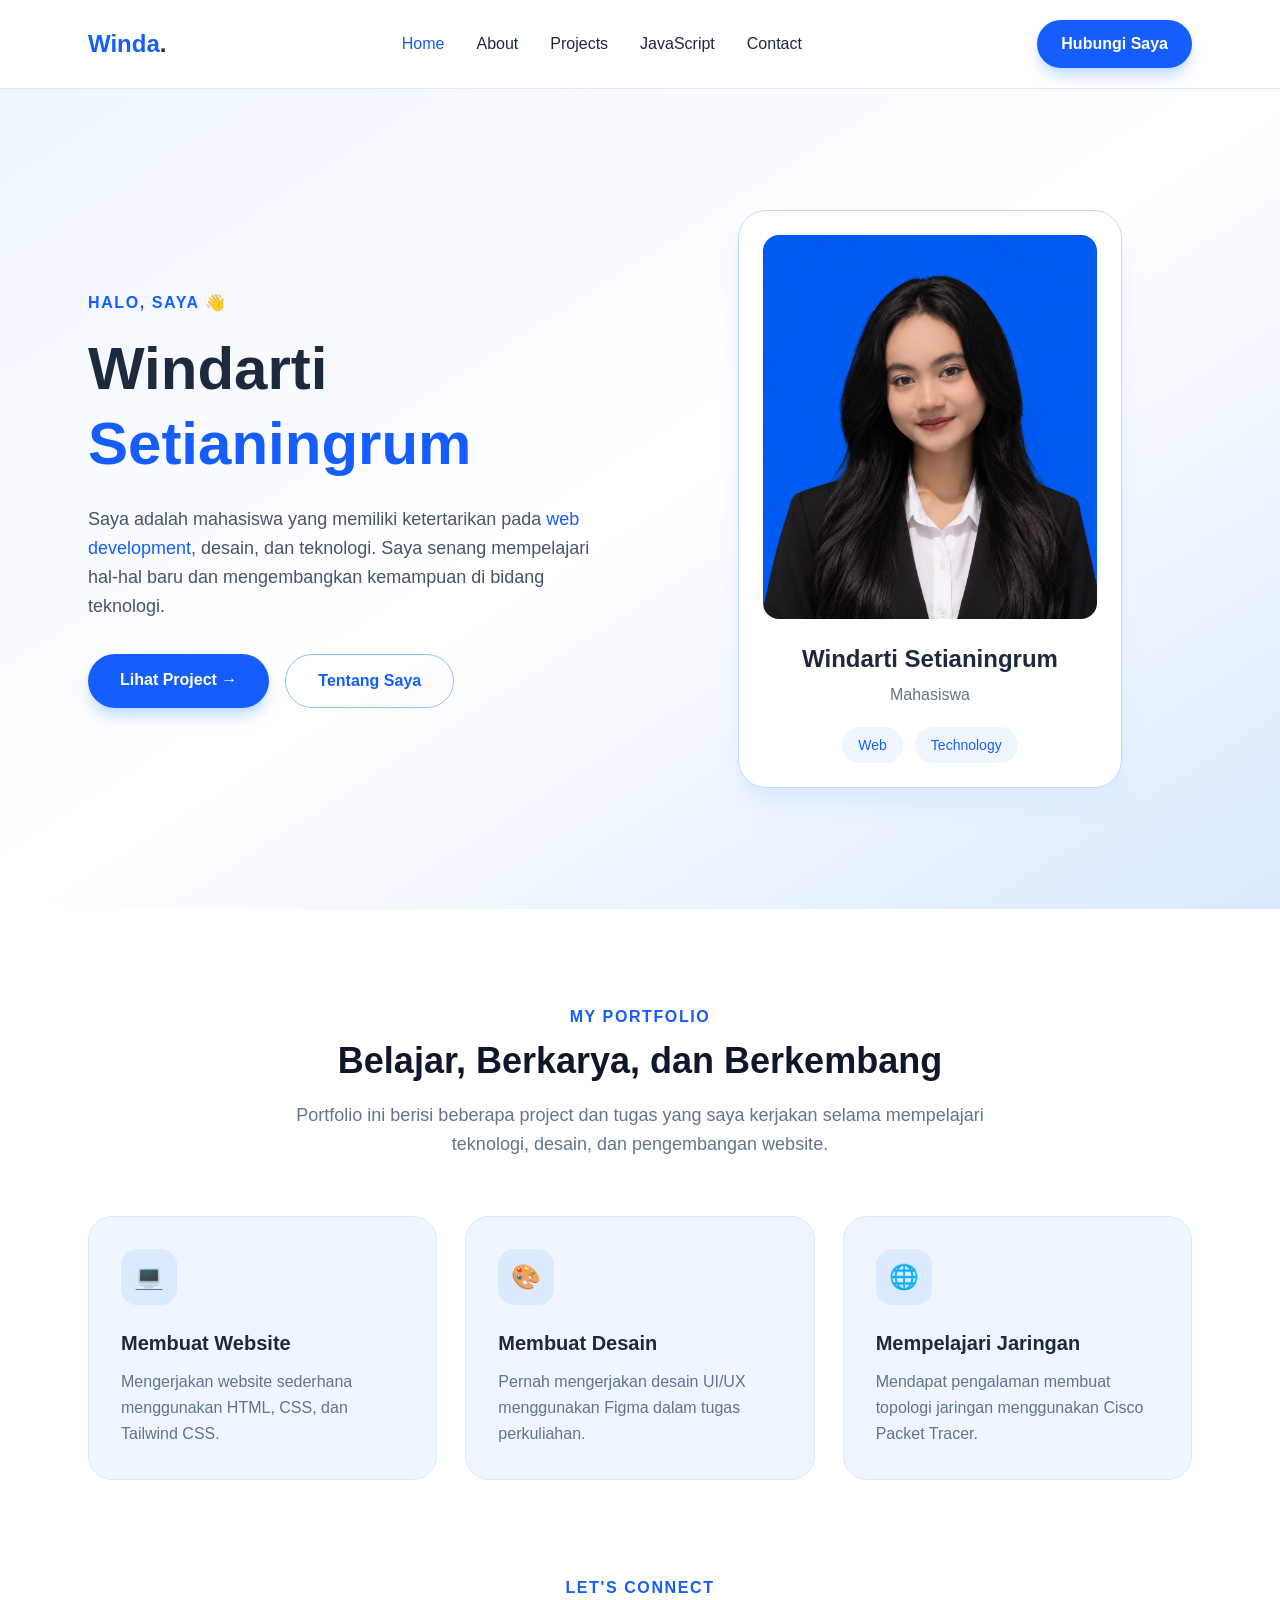
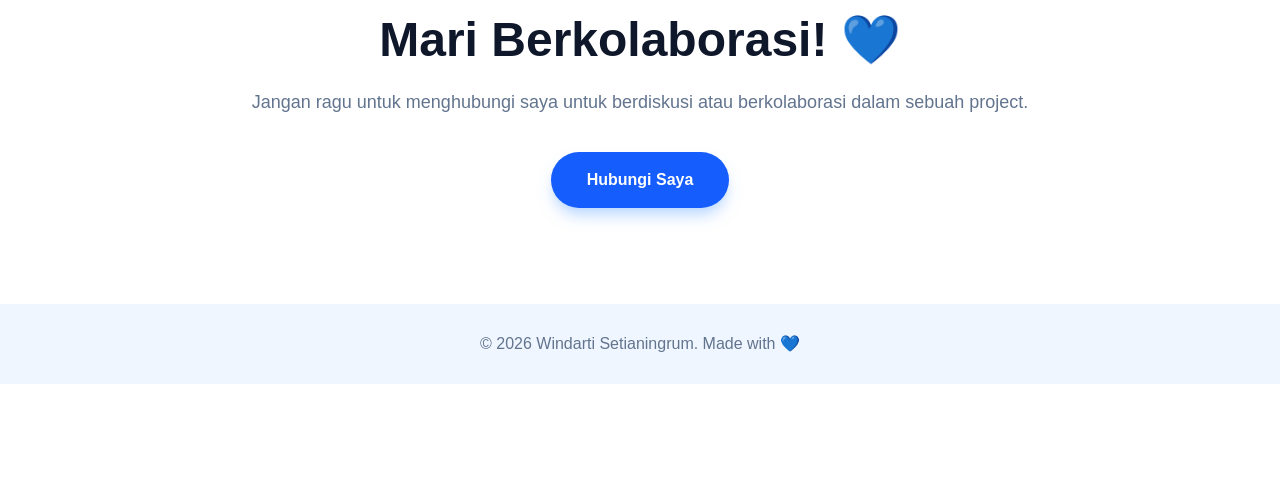
==== commit 2adadbe7: "Tambah To-Do List JavaScript" ====
--- a/index.html
+++ b/index.html
@@ -1,23 +1,20 @@
 <!DOCTYPE html>
 <html lang="id">
-
 <head>
   <meta charset="UTF-8">
   <meta name="viewport" content="width=device-width, initial-scale=1.0">
 
   <title>Windarti Setianingrum | Portfolio</title>
 
-  <!-- Tailwind CSS -->
   <link rel="stylesheet" href="src/output.css">
 </head>
 
 <body class="bg-white text-slate-800">
 
-
   <!-- ================= NAVBAR ================= -->
-  <nav class="sticky top-0 z-50 bg-white border-b border-blue-100">
-
-    <div class="max-w-6xl mx-auto px-6 py-4
+  <nav class="sticky top-0 z-50 bg-white/95 backdrop-blur border-b border-blue-100">
+
+    <div class="max-w-6xl mx-auto px-6 py-5
                 flex items-center justify-between">
 
       <!-- Logo -->
@@ -45,6 +42,11 @@
           Projects
         </a>
 
+        <a href="javascript.html"
+           class="hover:text-blue-600 transition">
+          JavaScript
+        </a>
+
         <a href="contact.html"
            class="hover:text-blue-600 transition">
           Contact
@@ -55,11 +57,17 @@
 
       <!-- Tombol Contact -->
       <a href="contact.html"
-         class="bg-blue-600 text-white
-                px-6 py-2.5 rounded-full
-                font-medium
-                hover:bg-blue-700 transition">
+         class="hidden md:block
+                bg-blue-600 text-white
+                px-6 py-3 rounded-full
+                font-semibold
+                shadow-lg shadow-blue-200
+                hover:bg-blue-700
+                hover:-translate-y-1
+                transition">
+
         Hubungi Saya
+
       </a>
 
     </div>
@@ -69,29 +77,39 @@
 
 
   <!-- ================= HERO ================= -->
-  <section class="bg-blue-50">
-
-    <div class="max-w-6xl mx-auto px-6 py-20 md:py-28">
+  <section
+    class="min-h-[calc(100vh-80px)]
+           flex items-center
+           bg-gradient-to-br
+           from-blue-50
+           via-white
+           to-blue-100">
+
+    <div class="max-w-6xl mx-auto px-6 w-full py-20">
 
       <div class="grid md:grid-cols-2
-                  gap-14 items-center">
-
-
-        <!-- ================= BAGIAN KIRI ================= -->
+                  gap-14
+                  items-center">
+
+
+        <!-- ===== KIRI ===== -->
         <div>
 
           <p class="text-blue-600
                     font-semibold
                     tracking-widest
                     mb-4">
+
             HALO, SAYA 👋
+
           </p>
 
 
-          <h1 class="text-5xl md:text-6xl
-                     font-bold
-                     leading-tight
-                     mb-6">
+          <h1
+            class="text-5xl md:text-6xl
+                   font-bold
+                   leading-tight
+                   mb-6">
 
             Windarti
             <span class="text-blue-600">
@@ -101,27 +119,18 @@
           </h1>
 
 
-          <p class="text-lg
-                    text-slate-600
-                    leading-relaxed
-                    max-w-xl
-                    mb-8">
-
-            Saya adalah mahasiswa yang sedang belajar
-            dan mengembangkan kemampuan di bidang
-            teknologi, desain, dan pengembangan website.
-
-          </p>
-
-
-          <p class="text-slate-500
-                    leading-relaxed
-                    max-w-xl
-                    mb-8">
-
-            Saya senang mencoba hal-hal baru dan
-            mendapatkan pengalaman melalui berbagai
-            tugas dan project perkuliahan.
+          <p
+            class="text-lg
+                   text-slate-600
+                   leading-relaxed
+                   max-w-2xl
+                   mb-8">
+
+            Saya adalah mahasiswa yang memiliki ketertarikan
+            pada <span class="text-blue-600 font-medium">
+            web development</span>, desain, dan teknologi.
+            Saya senang mempelajari hal-hal baru dan
+            mengembangkan kemampuan di bidang teknologi.
 
           </p>
 
@@ -132,10 +141,12 @@
             <a href="projects.html"
                class="bg-blue-600
                       text-white
-                      px-7 py-3
+                      px-8 py-3.5
                       rounded-full
                       font-semibold
+                      shadow-lg shadow-blue-200
                       hover:bg-blue-700
+                      hover:-translate-y-1
                       transition">
 
               Lihat Project →
@@ -145,12 +156,12 @@
 
             <a href="about.html"
                class="border
-                      border-blue-600
+                      border-blue-300
                       text-blue-600
-                      px-7 py-3
+                      px-8 py-3.5
                       rounded-full
                       font-semibold
-                      hover:bg-blue-100
+                      hover:bg-blue-50
                       transition">
 
               Tentang Saya
@@ -163,41 +174,80 @@
 
 
 
-        <!-- ================= FOTO ================= -->
+        <!-- ===== KANAN / FOTO ===== -->
         <div class="flex justify-center">
 
-          <div class="relative">
-
-
-            <!-- Hiasan belakang foto -->
-            <div class="absolute
-                        -inset-3
-                        bg-blue-200
-                        rounded-[32px]
-                        rotate-3">
-            </div>
-
-
-            <!-- Kotak foto -->
-            <div class="relative
-                        w-72 h-80
-                        md:w-80 md:h-[420px]
-                        bg-white
-                        p-3
-                        rounded-[30px]
-                        shadow-xl">
+          <div
+            class="w-full max-w-sm
+                   bg-white
+                   border border-blue-200
+                   rounded-[28px]
+                   p-6
+                   shadow-xl
+                   shadow-blue-100">
+
+            <!-- Foto -->
+            <div
+              class="h-96
+                     rounded-2xl
+                     overflow-hidden
+                     bg-blue-50">
 
               <img
                 src="assets/foto-winda.png"
-                alt="Windarti Setianingrum"
-                class="w-full
-                       h-full
+                alt="Foto Windarti Setianingrum"
+                class="w-full h-full
                        object-cover
-                       rounded-[22px]"
-              >
+                       object-center
+                       hover:scale-105
+                       transition duration-500">
 
             </div>
 
+
+            <!-- Informasi -->
+            <div class="text-center pt-6">
+
+              <h2 class="text-2xl font-bold mb-2">
+                Windarti Setianingrum
+              </h2>
+
+              <p class="text-slate-500 mb-5">
+                Mahasiswa
+              </p>
+
+
+              <div class="flex justify-center
+                          flex-wrap
+                          gap-3">
+
+                <span
+                  class="bg-blue-50
+                         text-blue-600
+                         px-4 py-2
+                         rounded-full
+                         text-sm">
+
+                  Web
+
+                </span>
+
+
+                <span
+                  class="bg-blue-50
+                         text-blue-600
+                         px-4 py-2
+                         rounded-full
+                         text-sm">
+
+                  Technology
+
+                </span>
+
+              </div>
+
+            </div>
+
           </div>
 
         </div>
@@ -210,398 +260,280 @@
 
 
 
-  <!-- ================= PROJECT ================= -->
-  <section class="bg-white py-20">
+  <!-- ================= TENTANG SINGKAT ================= -->
+  <section class="bg-white py-24">
 
     <div class="max-w-6xl mx-auto px-6">
 
-
-      <!-- Judul -->
-      <div class="text-center mb-12">
-
-        <p class="text-blue-600
-                  font-semibold
-                  tracking-widest
-                  mb-3">
-          PROJECT
+      <div class="max-w-3xl mx-auto text-center">
+
+        <p
+          class="text-blue-600
+                 font-semibold
+                 tracking-widest
+                 mb-3">
+
+          MY PORTFOLIO
+
         </p>
 
 
-        <h2 class="text-3xl md:text-4xl
+        <h2
+          class="text-4xl
+                 font-bold
+                 text-slate-900
+                 mb-5">
+
+          Belajar, Berkarya, dan Berkembang
+
+        </h2>
+
+
+        <p
+          class="text-lg
+                 text-slate-500
+                 leading-relaxed">
+
+          Portfolio ini berisi beberapa project dan tugas
+          yang saya kerjakan selama mempelajari teknologi,
+          desain, dan pengembangan website.
+
+        </p>
+
+      </div>
+
+
+
+      <!-- Cards -->
+      <div
+        class="grid md:grid-cols-3
+               gap-7
+               mt-14">
+
+
+        <!-- Card 1 -->
+        <div
+          class="bg-blue-50
+                 border border-blue-100
+                 rounded-3xl
+                 p-8
+                 hover:-translate-y-2
+                 hover:shadow-xl
+                 hover:shadow-blue-100
+                 transition">
+
+          <div
+            class="w-14 h-14
+                   bg-blue-100
+                   rounded-2xl
+                   flex items-center
+                   justify-center
+                   text-2xl
+                   mb-6">
+
+            💻
+
+          </div>
+
+
+          <h3
+            class="text-xl
                    font-bold
-                   mb-4">
-          Project yang Pernah Saya Kerjakan
-        </h2>
-
-
-        <p class="text-slate-500">
-          Beberapa project yang saya kerjakan
-          selama perkuliahan.
-        </p>
+                   mb-3">
+
+            Membuat Website
+
+          </h3>
+
+
+          <p class="text-slate-500 leading-relaxed">
+
+            Mengerjakan website sederhana menggunakan
+            HTML, CSS, dan Tailwind CSS.
+
+          </p>
+
+        </div>
+
+
+
+        <!-- Card 2 -->
+        <div
+          class="bg-blue-50
+                 border border-blue-100
+                 rounded-3xl
+                 p-8
+                 hover:-translate-y-2
+                 hover:shadow-xl
+                 hover:shadow-blue-100
+                 transition">
+
+          <div
+            class="w-14 h-14
+                   bg-blue-100
+                   rounded-2xl
+                   flex items-center
+                   justify-center
+                   text-2xl
+                   mb-6">
+
+            🎨
+
+          </div>
+
+
+          <h3
+            class="text-xl
+                   font-bold
+                   mb-3">
+
+            Membuat Desain
+
+          </h3>
+
+
+          <p class="text-slate-500 leading-relaxed">
+
+            Pernah mengerjakan desain UI/UX menggunakan
+            Figma dalam tugas perkuliahan.
+
+          </p>
+
+        </div>
+
+
+
+        <!-- Card 3 -->
+        <div
+          class="bg-blue-50
+                 border border-blue-100
+                 rounded-3xl
+                 p-8
+                 hover:-translate-y-2
+                 hover:shadow-xl
+                 hover:shadow-blue-100
+                 transition">
+
+          <div
+            class="w-14 h-14
+                   bg-blue-100
+                   rounded-2xl
+                   flex items-center
+                   justify-center
+                   text-2xl
+                   mb-6">
+
+            🌐
+
+          </div>
+
+
+          <h3
+            class="text-xl
+                   font-bold
+                   mb-3">
+
+            Mempelajari Jaringan
+
+          </h3>
+
+
+          <p class="text-slate-500 leading-relaxed">
+
+            Mendapat pengalaman membuat topologi jaringan
+            menggunakan Cisco Packet Tracer.
+
+          </p>
+
+        </div>
 
       </div>
 
-
-
-      <!-- ================= PROJECT CARDS ================= -->
-      <div class="grid md:grid-cols-3 gap-6">
-
-
-        <!-- PROJECT 1 : WASHGO -->
-        <div class="bg-white
-                    rounded-2xl
-                    overflow-hidden
-                    border border-blue-100
-                    shadow-sm
-                    hover:-translate-y-1
-                    hover:shadow-xl
-                    transition">
-
-
-          <!-- Gambar -->
-          <div class="h-48 bg-slate-100">
-
-            <img
-              src="assets/washgo.png"
-              alt="Desain UI UX aplikasi WashGo"
-              class="w-full
-                     h-full
-                     object-cover"
-            >
-
-          </div>
-
-
-          <!-- Isi -->
-          <div class="p-6">
-
-            <h3 class="text-xl
-                       font-bold
-                       mb-3">
-
-              Desain UI/UX Aplikasi WashGo
-
-            </h3>
-
-
-            <p class="text-slate-500
-                      text-sm
-                      leading-relaxed
-                      mb-4">
-
-              Merancang desain antarmuka aplikasi
-              layanan laundry yang ditujukan
-              untuk mahasiswa.
-
-            </p>
-
-
-            <p class="text-blue-600
-                      text-sm
-                      font-medium">
-
-              Interaksi Manusia dan Komputer
-
-            </p>
-
-
-            <p class="text-slate-500
-                      text-sm
-                      mt-1">
-
-              Tools: Figma
-
-            </p>
-
-
-            <p class="text-slate-500
-                      text-sm">
-
-              Kerja Kelompok - UI/UX Design
-
-            </p>
-
-          </div>
-
-        </div>
-
-
-
-        <!-- PROJECT 2 : KEAMANAN KOMPUTER -->
-        <div class="bg-white
-                    rounded-2xl
-                    overflow-hidden
-                    border border-blue-100
-                    shadow-sm
-                    hover:-translate-y-1
-                    hover:shadow-xl
-                    transition">
-
-
-          <!-- Gambar -->
-          <div class="h-48 bg-slate-100">
-
-            <img
-              src="assets/jarkom.png"
-              alt="Topologi jaringan komputer"
-              class="w-full
-                     h-full
-                     object-cover"
-            >
-
-          </div>
-
-
-          <!-- Isi -->
-          <div class="p-6">
-
-            <h3 class="text-xl
-                       font-bold
-                       mb-3">
-
-              Tugas UAS Keamanan Komputer
-
-            </h3>
-
-
-            <p class="text-slate-500
-                      text-sm
-                      leading-relaxed
-                      mb-4">
-
-              Merancang topologi jaringan komputer
-              menggunakan Cisco Packet Tracer
-              sebagai tugas UAS.
-
-            </p>
-
-
-            <p class="text-blue-600
-                      text-sm
-                      font-medium">
-
-              Keamanan Komputer
-
-            </p>
-
-
-            <p class="text-slate-500
-                      text-sm
-                      mt-1">
-
-              Tools: Cisco Packet Tracer
-
-            </p>
-
-
-            <p class="text-slate-500
-                      text-sm">
-
-              Tugas UAS - Kerja Kelompok
-
-            </p>
-
-          </div>
-
-        </div>
-
-
-
-        <!-- PROJECT 3 : WEBSITE -->
-        <div class="bg-white
-                    rounded-2xl
-                    overflow-hidden
-                    border border-blue-100
-                    shadow-sm
-                    hover:-translate-y-1
-                    hover:shadow-xl
-                    transition">
-
-
-          <!-- Bagian gambar -->
-          <div class="h-48
-                      bg-blue-100
-                      flex
-                      items-center
-                      justify-center">
-
-            <div class="text-center">
-
-              <div class="text-5xl mb-3">
-                💻
-              </div>
-
-              <p class="text-blue-600
-                        font-semibold">
-
-                Website Profil
-
-              </p>
-
-            </div>
-
-          </div>
-
-
-          <!-- Isi -->
-          <div class="p-6">
-
-            <h3 class="text-xl
-                       font-bold
-                       mb-3">
-
-              Website Profil Pribadi
-
-            </h3>
-
-
-            <p class="text-slate-500
-                      text-sm
-                      leading-relaxed
-                      mb-4">
-
-              Membuat website profil pribadi
-              yang berisi informasi diri,
-              pendidikan, dan portofolio.
-
-            </p>
-
-
-            <p class="text-blue-600
-                      text-sm
-                      font-medium">
-
-              Tugas Perkuliahan
-
-            </p>
-
-
-            <p class="text-slate-500
-                      text-sm
-                      mt-1">
-
-              Tools: HTML, CSS, GitHub
-
-            </p>
-
-          </div>
-
-        </div>
-
-      </div>
-
-
-
-      <!-- Tombol Semua Project -->
-      <div class="text-center mt-10">
-
-        <a href="projects.html"
-           class="inline-block
-                  border
-                  border-blue-600
-                  text-blue-600
-                  px-7 py-3
-                  rounded-full
-                  font-semibold
-                  hover:bg-blue-600
-                  hover:text-white
-                  transition">
-
-          Lihat Semua Project →
-
-        </a>
-
-      </div>
-
     </div>
 
+
+
+
+
+  <!-- ================= CONTACT ================= -->
+  <section class="bg-white py-24">
+
+    <div
+      class="max-w-4xl
+             mx-auto
+             px-6
+             text-center">
+
+      <p
+        class="text-blue-600
+               font-semibold
+               tracking-widest
+               mb-4">
+
+        LET'S CONNECT
+
+      </p>
+
+
+      <h2
+        class="text-4xl md:text-5xl
+               font-bold
+               text-slate-900
+               mb-6">
+
+        Mari Berkolaborasi! 💙
+
+      </h2>
+
+
+      <p
+        class="text-lg
+               text-slate-500
+               mb-9">
+
+        Jangan ragu untuk menghubungi saya untuk
+        berdiskusi atau berkolaborasi dalam sebuah project.
+
+      </p>
+
+
+      <a
+        href="contact.html"
+        class="inline-block
+               bg-blue-600
+               text-white
+               px-9 py-4
+               rounded-full
+               font-semibold
+               shadow-lg
+               shadow-blue-200
+               hover:bg-blue-700
+               hover:-translate-y-1
+               transition">
+
+        Hubungi Saya
+
+      </a>
+
+    </div>
+
   </section>
 
 
 
-  <!-- ================= CONTACT ================= -->
-  <section class="bg-blue-600 py-20">
-
-    <div class="max-w-5xl mx-auto px-6">
-
-      <div class="text-center text-white">
-
-        <p class="text-blue-200
-                  font-semibold
-                  tracking-widest
-                  mb-4">
-
-          TERIMA KASIH SUDAH BERKUNJUNG
-
-        </p>
-
-
-        <h2 class="text-3xl md:text-4xl
-                   font-bold
-                   mb-5">
-
-          Mari Terhubung!
-
-        </h2>
-
-
-        <p class="text-blue-100
-                  max-w-2xl
-                  mx-auto
-                  leading-relaxed
-                  mb-8">
-
-          Jika ingin berdiskusi atau berkolaborasi
-          dalam sebuah project, jangan ragu untuk
-          menghubungi saya.
-
-        </p>
-
-
-        <a href="contact.html"
-           class="inline-block
-                  bg-white
-                  text-blue-600
-                  px-8 py-3
-                  rounded-full
-                  font-semibold
-                  hover:bg-blue-50
-                  transition">
-
-          Hubungi Saya
-
-        </a>
-
-      </div>
-
-    </div>
-
-  </section>
-
-
-
   <!-- ================= FOOTER ================= -->
-  <footer class="bg-white
-                 border-t
-                 border-blue-100
-                 py-7">
-
-    <div class="max-w-6xl
-                mx-auto
-                px-6
-                text-center">
-
-      <p class="text-slate-500
-                text-sm">
-
-        © 2026 Windarti Setianingrum
-
-      </p>
-
-    </div>
+  <footer class="bg-blue-50 py-7">
+
+    <p
+      class="text-center
+             text-slate-500">
+
+      © 2026 Windarti Setianingrum.
+      Made with 💙
+
+    </p>
 
   </footer>
-
 
 </body>
 </html>
--- a/src/output.css
+++ b/src/output.css
@@ -10,10 +10,14 @@
       "Courier New", monospace;
     --color-red-100: oklch(93.6% 0.032 17.717);
     --color-red-200: oklch(88.5% 0.062 18.334);
+    --color-red-500: oklch(63.7% 0.237 25.331);
     --color-red-600: oklch(57.7% 0.245 27.325);
+    --color-red-700: oklch(50.5% 0.213 27.518);
     --color-blue-50: oklch(97% 0.014 254.604);
     --color-blue-100: oklch(93.2% 0.032 255.585);
     --color-blue-200: oklch(88.2% 0.059 254.128);
+    --color-blue-300: oklch(80.9% 0.105 251.813);
+    --color-blue-500: oklch(62.3% 0.214 259.815);
     --color-blue-600: oklch(54.6% 0.245 262.881);
     --color-blue-700: oklch(48.8% 0.243 264.376);
     --color-purple-50: oklch(97.7% 0.014 308.299);
@@ -29,6 +33,8 @@
     --color-pink-500: oklch(65.6% 0.241 354.308);
     --color-pink-600: oklch(59.2% 0.249 0.584);
     --color-slate-100: oklch(96.8% 0.007 247.896);
+    --color-slate-200: oklch(92.9% 0.013 255.508);
+    --color-slate-300: oklch(86.9% 0.022 252.894);
     --color-slate-400: oklch(70.4% 0.04 256.788);
     --color-slate-500: oklch(55.4% 0.046 257.417);
     --color-slate-600: oklch(44.6% 0.043 257.281);
@@ -36,11 +42,13 @@
     --color-slate-800: oklch(27.9% 0.041 260.031);
     --color-slate-900: oklch(20.8% 0.042 265.755);
     --color-gray-50: oklch(98.5% 0.002 247.839);
+    --color-gray-100: oklch(96.7% 0.003 264.542);
     --color-gray-200: oklch(92.8% 0.006 264.531);
     --color-gray-300: oklch(87.2% 0.01 258.338);
     --color-gray-400: oklch(70.7% 0.022 261.325);
     --color-gray-600: oklch(44.6% 0.03 256.802);
     --color-gray-800: oklch(27.8% 0.033 256.848);
+    --color-gray-900: oklch(21% 0.034 264.665);
     --color-white: #fff;
     --spacing: 0.25rem;
     --container-sm: 24rem;
@@ -52,6 +60,8 @@
     --container-6xl: 72rem;
     --text-sm: 0.875rem;
     --text-sm--line-height: calc(1.25 / 0.875);
+    --text-base: 1rem;
+    --text-base--line-height: calc(1.5 / 1);
     --text-lg: 1.125rem;
     --text-lg--line-height: calc(1.75 / 1.125);
     --text-xl: 1.25rem;
@@ -71,6 +81,7 @@
     --font-weight-medium: 500;
     --font-weight-semibold: 600;
     --font-weight-bold: 700;
+    --tracking-wide: 0.025em;
     --tracking-widest: 0.1em;
     --leading-tight: 1.25;
     --leading-relaxed: 1.625;
@@ -251,6 +262,9 @@
   .z-50 {
     z-index: 50;
   }
+  .col-span-2 {
+    grid-column: span 2 / span 2;
+  }
   .mx-auto {
     margin-inline: auto;
   }
@@ -269,6 +283,9 @@
   .mt-12 {
     margin-top: calc(var(--spacing) * 12);
   }
+  .mt-14 {
+    margin-top: calc(var(--spacing) * 14);
+  }
   .mb-1 {
     margin-bottom: var(--spacing);
   }
@@ -326,6 +343,9 @@
   .table {
     display: table;
   }
+  .h-5 {
+    height: calc(var(--spacing) * 5);
+  }
   .h-12 {
     height: calc(var(--spacing) * 12);
   }
@@ -359,6 +379,9 @@
   .h-80 {
     height: calc(var(--spacing) * 80);
   }
+  .h-96 {
+    height: calc(var(--spacing) * 96);
+  }
   .h-full {
     height: 100%;
   }
@@ -371,6 +394,12 @@
   .min-h-\[calc\(100vh-80px\)\] {
     min-height: calc(100vh - 80px);
   }
+  .min-h-screen {
+    min-height: 100vh;
+  }
+  .w-5 {
+    width: calc(var(--spacing) * 5);
+  }
   .w-12 {
     width: calc(var(--spacing) * 12);
   }
@@ -416,6 +445,9 @@
   .max-w-xl {
     max-width: var(--container-xl);
   }
+  .min-w-0 {
+    min-width: 0px;
+  }
   .flex-1 {
     flex: 1;
   }
@@ -428,6 +460,9 @@
   .rotate-3 {
     rotate: 3deg;
   }
+  .cursor-not-allowed {
+    cursor: not-allowed;
+  }
   .cursor-pointer {
     cursor: pointer;
   }
@@ -436,6 +471,9 @@
   }
   .grid-cols-2 {
     grid-template-columns: repeat(2, minmax(0, 1fr));
+  }
+  .grid-cols-4 {
+    grid-template-columns: repeat(4, minmax(0, 1fr));
   }
   .flex-col {
     flex-direction: column;
@@ -542,6 +580,12 @@
   .border-blue-100 {
     border-color: var(--color-blue-100);
   }
+  .border-blue-200 {
+    border-color: var(--color-blue-200);
+  }
+  .border-blue-300 {
+    border-color: var(--color-blue-300);
+  }
   .border-blue-600 {
     border-color: var(--color-blue-600);
   }
@@ -566,6 +610,9 @@
   .border-slate-100 {
     border-color: var(--color-slate-100);
   }
+  .border-slate-200 {
+    border-color: var(--color-slate-200);
+  }
   .bg-\[\#f8fbff\] {
     background-color: #f8fbff;
   }
@@ -587,6 +634,12 @@
   .bg-gray-50 {
     background-color: var(--color-gray-50);
   }
+  .bg-gray-100 {
+    background-color: var(--color-gray-100);
+  }
+  .bg-gray-200 {
+    background-color: var(--color-gray-200);
+  }
   .bg-pink-50 {
     background-color: var(--color-pink-50);
   }
@@ -613,6 +666,12 @@
   }
   .bg-white {
     background-color: var(--color-white);
+  }
+  .bg-white\/95 {
+    background-color: color-mix(in srgb, #fff 95%, transparent);
+    @supports (color: color-mix(in lab, red, red)) {
+      background-color: color-mix(in oklab, var(--color-white) 95%, transparent);
+    }
   }
   .bg-gradient-to-br {
     --tw-gradient-position: to bottom right in oklab;
@@ -621,6 +680,10 @@
   .bg-gradient-to-r {
     --tw-gradient-position: to right in oklab;
     background-image: linear-gradient(var(--tw-gradient-stops));
+  }
+  .from-blue-50 {
+    --tw-gradient-from: var(--color-blue-50);
+    --tw-gradient-stops: var(--tw-gradient-via-stops, var(--tw-gradient-position), var(--tw-gradient-from) var(--tw-gradient-from-position), var(--tw-gradient-to) var(--tw-gradient-to-position));
   }
   .from-pink-50 {
     --tw-gradient-from: var(--color-pink-50);
@@ -639,6 +702,10 @@
     --tw-gradient-via-stops: var(--tw-gradient-position), var(--tw-gradient-from) var(--tw-gradient-from-position), var(--tw-gradient-via) var(--tw-gradient-via-position), var(--tw-gradient-to) var(--tw-gradient-to-position);
     --tw-gradient-stops: var(--tw-gradient-via-stops);
   }
+  .to-blue-100 {
+    --tw-gradient-to: var(--color-blue-100);
+    --tw-gradient-stops: var(--tw-gradient-via-stops, var(--tw-gradient-position), var(--tw-gradient-from) var(--tw-gradient-from-position), var(--tw-gradient-to) var(--tw-gradient-to-position));
+  }
   .to-pink-100 {
     --tw-gradient-to: var(--color-pink-100);
     --tw-gradient-stops: var(--tw-gradient-via-stops, var(--tw-gradient-position), var(--tw-gradient-from) var(--tw-gradient-from-position), var(--tw-gradient-to) var(--tw-gradient-to-position));
@@ -654,6 +721,9 @@
   .object-cover {
     object-fit: cover;
   }
+  .object-center {
+    object-position: center;
+  }
   .p-3 {
     padding: calc(var(--spacing) * 3);
   }
@@ -681,6 +751,9 @@
   .px-4 {
     padding-inline: calc(var(--spacing) * 4);
   }
+  .px-5 {
+    padding-inline: calc(var(--spacing) * 5);
+  }
   .px-6 {
     padding-inline: calc(var(--spacing) * 6);
   }
@@ -738,8 +811,14 @@
   .pt-4 {
     padding-top: calc(var(--spacing) * 4);
   }
+  .pt-6 {
+    padding-top: calc(var(--spacing) * 6);
+  }
   .text-center {
     text-align: center;
+  }
+  .text-right {
+    text-align: right;
   }
   .text-2xl {
     font-size: var(--text-2xl);
@@ -765,6 +844,10 @@
     font-size: var(--text-8xl);
     line-height: var(--tw-leading, var(--text-8xl--line-height));
   }
+  .text-base {
+    font-size: var(--text-base);
+    line-height: var(--tw-leading, var(--text-base--line-height));
+  }
   .text-lg {
     font-size: var(--text-lg);
     line-height: var(--tw-leading, var(--text-lg--line-height));
@@ -797,10 +880,20 @@
     --tw-font-weight: var(--font-weight-semibold);
     font-weight: var(--font-weight-semibold);
   }
+  .tracking-wide {
+    --tw-tracking: var(--tracking-wide);
+    letter-spacing: var(--tracking-wide);
+  }
   .tracking-widest {
     --tw-tracking: var(--tracking-widest);
     letter-spacing: var(--tracking-widest);
   }
+  .break-words {
+    overflow-wrap: break-word;
+  }
+  .whitespace-nowrap {
+    white-space: nowrap;
+  }
   .text-blue-100 {
     color: var(--color-blue-100);
   }
@@ -819,6 +912,9 @@
   .text-gray-800 {
     color: var(--color-gray-800);
   }
+  .text-gray-900 {
+    color: var(--color-gray-900);
+  }
   .text-pink-50 {
     color: var(--color-pink-50);
   }
@@ -828,9 +924,15 @@
   .text-purple-600 {
     color: var(--color-purple-600);
   }
+  .text-red-500 {
+    color: var(--color-red-500);
+  }
   .text-red-600 {
     color: var(--color-red-600);
   }
+  .text-slate-300 {
+    color: var(--color-slate-300);
+  }
   .text-slate-400 {
     color: var(--color-slate-400);
   }
@@ -852,11 +954,17 @@
   .text-white {
     color: var(--color-white);
   }
+  .uppercase {
+    text-transform: uppercase;
+  }
   .line-through {
     text-decoration-line: line-through;
   }
   .underline {
     text-decoration-line: underline;
+  }
+  .accent-blue-600 {
+    accent-color: var(--color-blue-600);
   }
   .shadow-lg {
     --tw-shadow: 0 10px 15px -3px var(--tw-shadow-color, rgb(0 0 0 / 0.1)), 0 4px 6px -4px var(--tw-shadow-color, rgb(0 0 0 / 0.1));
@@ -873,6 +981,18 @@
   .shadow-xl {
     --tw-shadow: 0 20px 25px -5px var(--tw-shadow-color, rgb(0 0 0 / 0.1)), 0 8px 10px -6px var(--tw-shadow-color, rgb(0 0 0 / 0.1));
     box-shadow: var(--tw-inset-shadow), var(--tw-inset-ring-shadow), var(--tw-ring-offset-shadow), var(--tw-ring-shadow), var(--tw-shadow);
+  }
+  .shadow-blue-100 {
+    --tw-shadow-color: oklch(93.2% 0.032 255.585);
+    @supports (color: color-mix(in lab, red, red)) {
+      --tw-shadow-color: color-mix(in oklab, var(--color-blue-100) var(--tw-shadow-alpha), transparent);
+    }
+  }
+  .shadow-blue-200 {
+    --tw-shadow-color: oklch(88.2% 0.059 254.128);
+    @supports (color: color-mix(in lab, red, red)) {
+      --tw-shadow-color: color-mix(in oklab, var(--color-blue-200) var(--tw-shadow-alpha), transparent);
+    }
   }
   .shadow-pink-100 {
     --tw-shadow-color: oklch(94.8% 0.028 342.258);
@@ -890,6 +1010,15 @@
     outline-style: var(--tw-outline-style);
     outline-width: 1px;
   }
+  .backdrop-blur {
+    --tw-backdrop-blur: blur(8px);
+    -webkit-backdrop-filter: var(--tw-backdrop-blur,) var(--tw-backdrop-brightness,) var(--tw-backdrop-contrast,) var(--tw-backdrop-grayscale,) var(--tw-backdrop-hue-rotate,) var(--tw-backdrop-invert,) var(--tw-backdrop-opacity,) var(--tw-backdrop-saturate,) var(--tw-backdrop-sepia,);
+    backdrop-filter: var(--tw-backdrop-blur,) var(--tw-backdrop-brightness,) var(--tw-backdrop-contrast,) var(--tw-backdrop-grayscale,) var(--tw-backdrop-hue-rotate,) var(--tw-backdrop-invert,) var(--tw-backdrop-opacity,) var(--tw-backdrop-saturate,) var(--tw-backdrop-sepia,);
+  }
+  .backdrop-filter {
+    -webkit-backdrop-filter: var(--tw-backdrop-blur,) var(--tw-backdrop-brightness,) var(--tw-backdrop-contrast,) var(--tw-backdrop-grayscale,) var(--tw-backdrop-hue-rotate,) var(--tw-backdrop-invert,) var(--tw-backdrop-opacity,) var(--tw-backdrop-saturate,) var(--tw-backdrop-sepia,);
+    backdrop-filter: var(--tw-backdrop-blur,) var(--tw-backdrop-brightness,) var(--tw-backdrop-contrast,) var(--tw-backdrop-grayscale,) var(--tw-backdrop-hue-rotate,) var(--tw-backdrop-invert,) var(--tw-backdrop-opacity,) var(--tw-backdrop-saturate,) var(--tw-backdrop-sepia,);
+  }
   .transition {
     transition-property: color, background-color, border-color, outline-color, text-decoration-color, fill, stroke, --tw-gradient-from, --tw-gradient-via, --tw-gradient-to, opacity, box-shadow, transform, translate, scale, rotate, filter, -webkit-backdrop-filter, backdrop-filter, display, content-visibility, overlay, pointer-events;
     transition-timing-function: var(--tw-ease, var(--default-transition-timing-function));
@@ -899,7 +1028,15 @@
     --tw-duration: 300ms;
     transition-duration: 300ms;
   }
+  .duration-500 {
+    --tw-duration: 500ms;
+    transition-duration: 500ms;
+  }
   @media (hover: hover) {
+    .hover\:-translate-y-0\.5:hover {
+      --tw-translate-y: calc(var(--spacing) * -0.5);
+      translate: var(--tw-translate-x) var(--tw-translate-y);
+    }
     .hover\:-translate-y-1:hover {
       --tw-translate-y: calc(var(--spacing) * -1);
       translate: var(--tw-translate-x) var(--tw-translate-y);
@@ -926,6 +1063,12 @@
     .hover\:bg-blue-700:hover {
       background-color: var(--color-blue-700);
     }
+    .hover\:bg-gray-200:hover {
+      background-color: var(--color-gray-200);
+    }
+    .hover\:bg-gray-300:hover {
+      background-color: var(--color-gray-300);
+    }
     .hover\:bg-pink-50:hover {
       background-color: var(--color-pink-50);
     }
@@ -949,6 +1092,9 @@
     }
     .hover\:text-purple-600:hover {
       color: var(--color-purple-600);
+    }
+    .hover\:text-red-700:hover {
+      color: var(--color-red-700);
     }
     .hover\:text-white:hover {
       color: var(--color-white);
@@ -978,10 +1124,16 @@
       }
     }
   }
+  .focus\:border-blue-500:focus {
+    border-color: var(--color-blue-500);
+  }
   .focus\:ring-2:focus {
     --tw-ring-shadow: var(--tw-ring-inset,) 0 0 0 calc(2px + var(--tw-ring-offset-width)) var(--tw-ring-color, currentcolor);
     box-shadow: var(--tw-inset-shadow), var(--tw-inset-ring-shadow), var(--tw-ring-offset-shadow), var(--tw-ring-shadow), var(--tw-shadow);
   }
+  .focus\:ring-blue-500:focus {
+    --tw-ring-color: var(--color-blue-500);
+  }
   .focus\:ring-purple-500:focus {
     --tw-ring-color: var(--color-purple-500);
   }
@@ -1025,6 +1177,9 @@
     .md\:flex-row {
       flex-direction: row;
     }
+    .md\:p-8 {
+      padding: calc(var(--spacing) * 8);
+    }
     .md\:p-10 {
       padding: calc(var(--spacing) * 10);
     }
@@ -1189,6 +1344,42 @@
   syntax: "*";
   inherits: false;
   initial-value: solid;
+}
+@property --tw-backdrop-blur {
+  syntax: "*";
+  inherits: false;
+}
+@property --tw-backdrop-brightness {
+  syntax: "*";
+  inherits: false;
+}
+@property --tw-backdrop-contrast {
+  syntax: "*";
+  inherits: false;
+}
+@property --tw-backdrop-grayscale {
+  syntax: "*";
+  inherits: false;
+}
+@property --tw-backdrop-hue-rotate {
+  syntax: "*";
+  inherits: false;
+}
+@property --tw-backdrop-invert {
+  syntax: "*";
+  inherits: false;
+}
+@property --tw-backdrop-opacity {
+  syntax: "*";
+  inherits: false;
+}
+@property --tw-backdrop-saturate {
+  syntax: "*";
+  inherits: false;
+}
+@property --tw-backdrop-sepia {
+  syntax: "*";
+  inherits: false;
 }
 @property --tw-duration {
   syntax: "*";
@@ -1256,6 +1447,15 @@
       --tw-ring-offset-color: #fff;
       --tw-ring-offset-shadow: 0 0 #0000;
       --tw-outline-style: solid;
+      --tw-backdrop-blur: initial;
+      --tw-backdrop-brightness: initial;
+      --tw-backdrop-contrast: initial;
+      --tw-backdrop-grayscale: initial;
+      --tw-backdrop-hue-rotate: initial;
+      --tw-backdrop-invert: initial;
+      --tw-backdrop-opacity: initial;
+      --tw-backdrop-saturate: initial;
+      --tw-backdrop-sepia: initial;
       --tw-duration: initial;
       --tw-translate-x: 0;
       --tw-translate-y: 0;
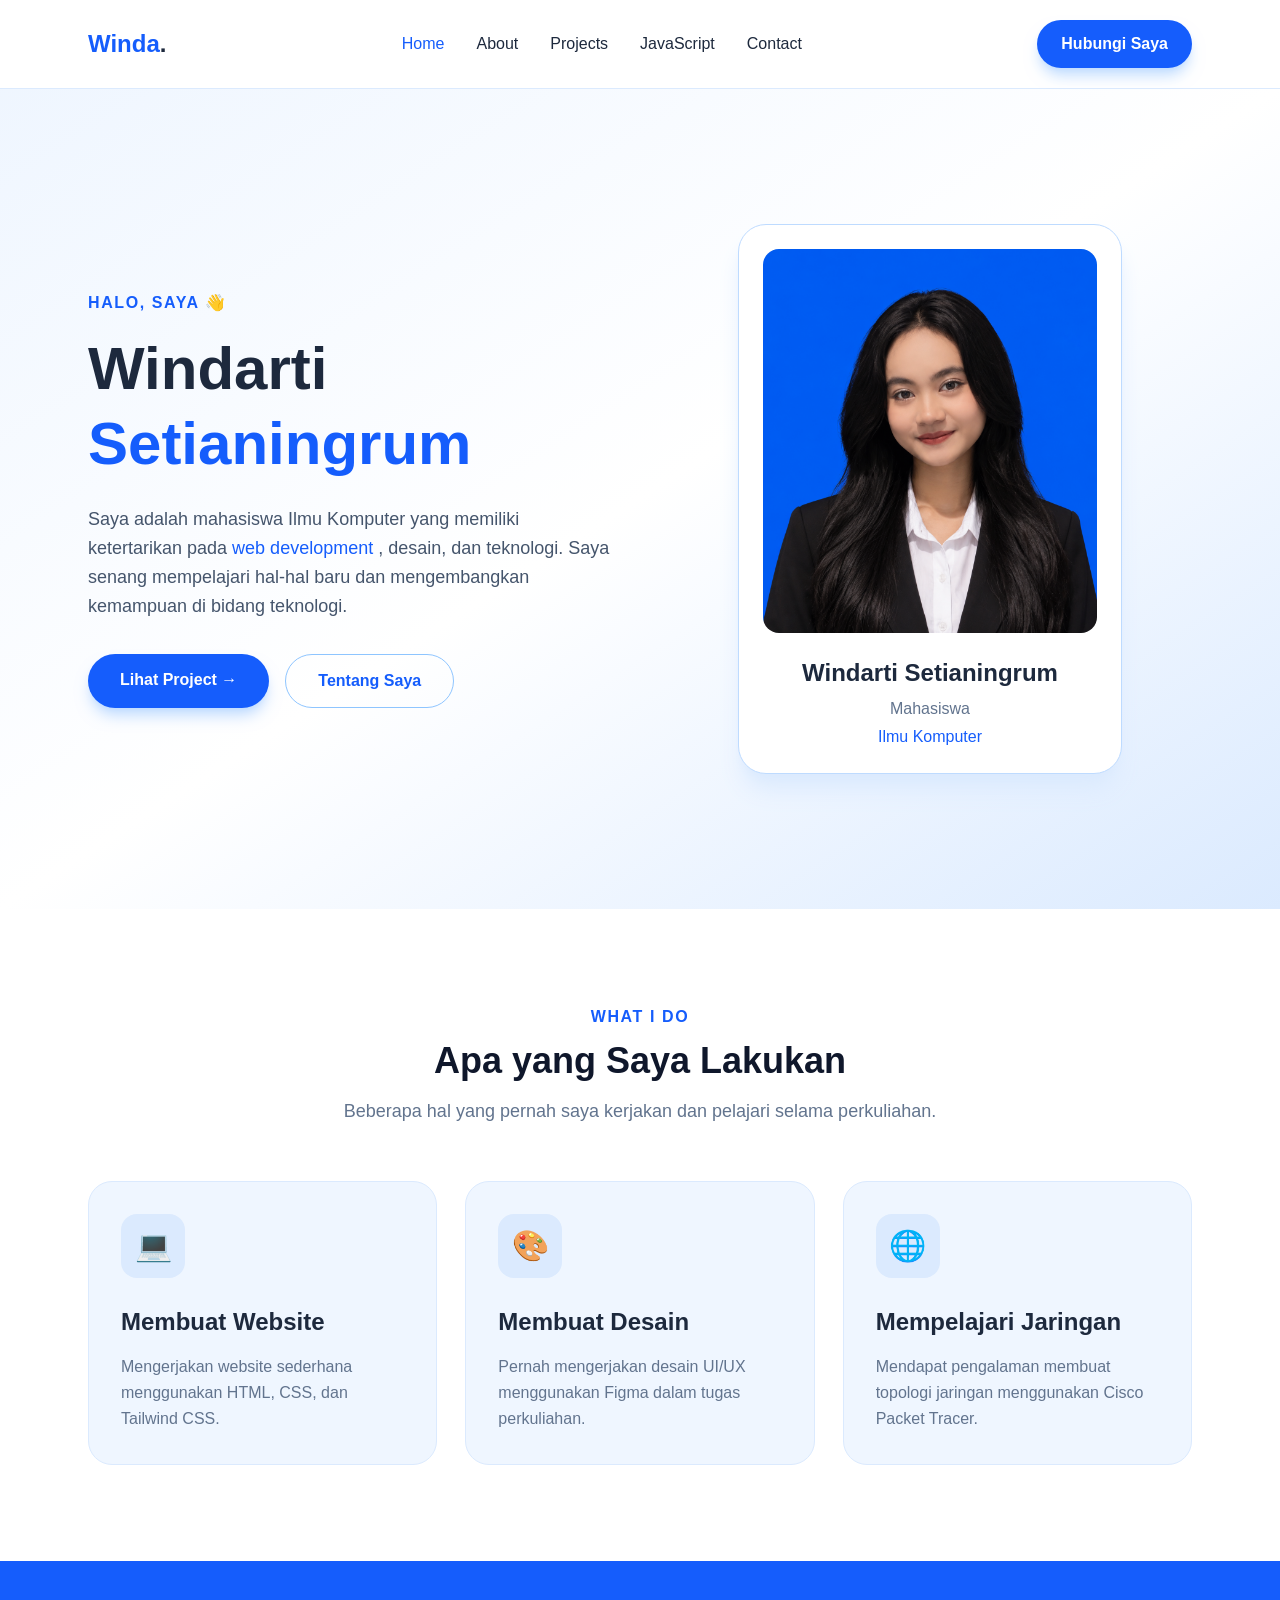
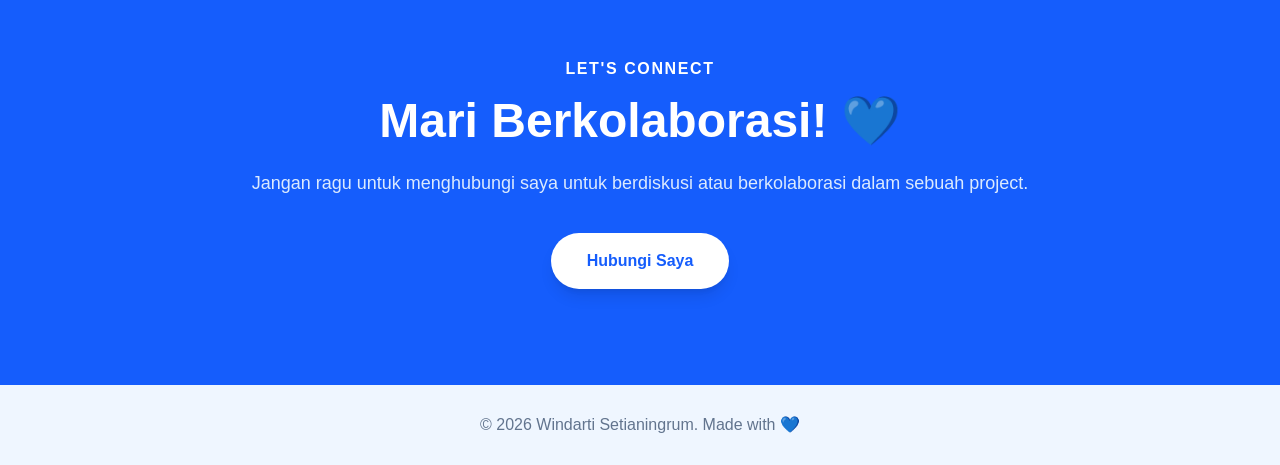
==== commit 5fc9e0f8: "Update tampilan portfolio" ====
--- a/index.html
+++ b/index.html
@@ -1,70 +1,120 @@
 <!DOCTYPE html>
 <html lang="id">
+
 <head>
   <meta charset="UTF-8">
   <meta name="viewport" content="width=device-width, initial-scale=1.0">
 
   <title>Windarti Setianingrum | Portfolio</title>
 
+  <!-- Tailwind CSS -->
   <link rel="stylesheet" href="src/output.css">
 </head>
 
+
 <body class="bg-white text-slate-800">
 
-  <!-- ================= NAVBAR ================= -->
-  <nav class="sticky top-0 z-50 bg-white/95 backdrop-blur border-b border-blue-100">
-
-    <div class="max-w-6xl mx-auto px-6 py-5
-                flex items-center justify-between">
-
-      <!-- Logo -->
-      <a href="index.html"
-         class="text-2xl font-bold text-blue-600">
+
+  <!-- =====================================================
+       NAVBAR
+  ====================================================== -->
+
+  <nav
+    class="sticky top-0 z-50
+           bg-white/95 backdrop-blur
+           border-b border-blue-100">
+
+    <div
+      class="max-w-6xl mx-auto
+             px-6 py-5
+             flex items-center
+             justify-between">
+
+
+      <!-- LOGO -->
+
+      <a
+        href="index.html"
+        class="text-2xl font-bold text-blue-600">
+
         Winda<span class="text-slate-800">.</span>
+
       </a>
 
 
-      <!-- Menu -->
-      <div class="hidden md:flex items-center gap-8 font-medium">
-
-        <a href="index.html"
-           class="text-blue-600">
+
+      <!-- MENU -->
+
+      <div
+        class="hidden md:flex
+               items-center
+               gap-8
+               font-medium">
+
+
+        <a
+          href="index.html"
+          class="text-blue-600">
+
           Home
+
         </a>
 
-        <a href="about.html"
-           class="hover:text-blue-600 transition">
+
+        <a
+          href="about.html"
+          class="hover:text-blue-600 transition">
+
           About
+
         </a>
 
-        <a href="projects.html"
-           class="hover:text-blue-600 transition">
+
+        <a
+          href="projects.html"
+          class="hover:text-blue-600 transition">
+
           Projects
+
         </a>
 
-        <a href="javascript.html"
-           class="hover:text-blue-600 transition">
+
+        <a
+          href="javascript.html"
+          class="hover:text-blue-600 transition">
+
           JavaScript
+
         </a>
 
-        <a href="contact.html"
-           class="hover:text-blue-600 transition">
+
+        <a
+          href="contact.html"
+          class="hover:text-blue-600 transition">
+
           Contact
+
         </a>
 
       </div>
 
 
-      <!-- Tombol Contact -->
-      <a href="contact.html"
-         class="hidden md:block
-                bg-blue-600 text-white
-                px-6 py-3 rounded-full
-                font-semibold
-                shadow-lg shadow-blue-200
-                hover:bg-blue-700
-                hover:-translate-y-1
-                transition">
+
+      <!-- TOMBOL CONTACT -->
+
+      <a
+        href="contact.html"
+        class="hidden md:block
+               bg-blue-600
+               text-white
+               px-6 py-3
+               rounded-full
+               font-semibold
+               shadow-lg
+               shadow-blue-200
+               hover:bg-blue-700
+               hover:-translate-y-1
+               transition">
 
         Hubungi Saya
 
@@ -76,7 +126,10 @@
 
 
 
-  <!-- ================= HERO ================= -->
+  <!-- =====================================================
+       HERO
+  ====================================================== -->
+
   <section
     class="min-h-[calc(100vh-80px)]
            flex items-center
@@ -85,39 +138,62 @@
            via-white
            to-blue-100">
 
-    <div class="max-w-6xl mx-auto px-6 w-full py-20">
-
-      <div class="grid md:grid-cols-2
-                  gap-14
-                  items-center">
-
-
-        <!-- ===== KIRI ===== -->
+
+    <div
+      class="max-w-6xl mx-auto
+             px-6
+             w-full
+             py-20">
+
+
+      <div
+        class="grid
+               md:grid-cols-2
+               gap-14
+               items-center">
+
+
+        <!-- =================================================
+             HERO KIRI
+        ================================================== -->
+
         <div>
 
-          <p class="text-blue-600
-                    font-semibold
-                    tracking-widest
-                    mb-4">
+
+          <!-- Greeting -->
+
+          <p
+            class="text-blue-600
+                   font-semibold
+                   tracking-widest
+                   mb-4">
 
             HALO, SAYA 👋
 
           </p>
 
 
+
+          <!-- Nama -->
+
           <h1
-            class="text-5xl md:text-6xl
+            class="text-5xl
+                   md:text-6xl
                    font-bold
                    leading-tight
                    mb-6">
 
             Windarti
+
             <span class="text-blue-600">
               Setianingrum
             </span>
 
           </h1>
 
+
+
+          <!-- Deskripsi -->
 
           <p
             class="text-lg
@@ -126,43 +202,62 @@
                    max-w-2xl
                    mb-8">
 
-            Saya adalah mahasiswa yang memiliki ketertarikan
-            pada <span class="text-blue-600 font-medium">
-            web development</span>, desain, dan teknologi.
-            Saya senang mempelajari hal-hal baru dan
-            mengembangkan kemampuan di bidang teknologi.
+            Saya adalah mahasiswa Ilmu Komputer yang memiliki
+            ketertarikan pada
+
+            <span class="text-blue-600 font-medium">
+              web development
+            </span>,
+
+            desain, dan teknologi. Saya senang mempelajari
+            hal-hal baru dan mengembangkan kemampuan
+            di bidang teknologi.
 
           </p>
 
 
+
           <!-- Tombol -->
-          <div class="flex flex-wrap gap-4">
-
-            <a href="projects.html"
-               class="bg-blue-600
-                      text-white
-                      px-8 py-3.5
-                      rounded-full
-                      font-semibold
-                      shadow-lg shadow-blue-200
-                      hover:bg-blue-700
-                      hover:-translate-y-1
-                      transition">
+
+          <div
+            class="flex
+                   flex-wrap
+                   gap-4">
+
+
+            <!-- Project -->
+
+            <a
+              href="projects.html"
+              class="bg-blue-600
+                     text-white
+                     px-8 py-3.5
+                     rounded-full
+                     font-semibold
+                     shadow-lg
+                     shadow-blue-200
+                     hover:bg-blue-700
+                     hover:-translate-y-1
+                     transition">
 
               Lihat Project →
 
             </a>
 
 
-            <a href="about.html"
-               class="border
-                      border-blue-300
-                      text-blue-600
-                      px-8 py-3.5
-                      rounded-full
-                      font-semibold
-                      hover:bg-blue-50
-                      transition">
+
+            <!-- About -->
+
+            <a
+              href="about.html"
+              class="border
+                     border-blue-300
+                     text-blue-600
+                     px-8 py-3.5
+                     rounded-full
+                     font-semibold
+                     hover:bg-blue-50
+                     transition">
 
               Tentang Saya
 
@@ -174,79 +269,88 @@
 
 
 
-        <!-- ===== KANAN / FOTO ===== -->
-        <div class="flex justify-center">
+        <!-- =================================================
+             HERO KANAN / FOTO
+        ================================================== -->
+
+        <div
+          class="flex
+                 justify-center">
+
 
           <div
-            class="w-full max-w-sm
+            class="w-full
+                   max-w-sm
                    bg-white
-                   border border-blue-200
+                   border
+                   border-blue-200
                    rounded-[28px]
                    p-6
+                   text-center
                    shadow-xl
                    shadow-blue-100">
 
-            <!-- Foto -->
+
+            <!-- FOTO -->
+
             <div
-              class="h-96
+              class="w-full
+                     h-96
                      rounded-2xl
                      overflow-hidden
-                     bg-blue-50">
+                     bg-blue-50
+                     mb-6">
+
 
               <img
                 src="assets/foto-winda.png"
                 alt="Foto Windarti Setianingrum"
-                class="w-full h-full
+                class="w-full
+                       h-full
                        object-cover
                        object-center
                        hover:scale-105
-                       transition duration-500">
+                       transition
+                       duration-500">
 
             </div>
 
 
-            <!-- Informasi -->
-            <div class="text-center pt-6">
-
-              <h2 class="text-2xl font-bold mb-2">
-                Windarti Setianingrum
-              </h2>
-
-              <p class="text-slate-500 mb-5">
-                Mahasiswa
-              </p>
-
-
-              <div class="flex justify-center
-                          flex-wrap
-                          gap-3">
-
-                <span
-                  class="bg-blue-50
-                         text-blue-600
-                         px-4 py-2
-                         rounded-full
-                         text-sm">
-
-                  Web
-
-                </span>
-
-
-                <span
-                  class="bg-blue-50
-                         text-blue-600
-                         px-4 py-2
-                         rounded-full
-                         text-sm">
-
-                  Technology
-
-                </span>
-
-              </div>
-
-            </div>
+
+            <!-- NAMA -->
+
+            <h2
+              class="text-2xl
+                     font-bold
+                     mb-2">
+
+              Windarti Setianingrum
+
+            </h2>
+
+
+
+            <!-- STATUS -->
+
+            <p
+              class="text-slate-500
+                     mb-1">
+
+              Mahasiswa
+
+            </p>
+
+
+
+            <!-- PROGRAM STUDI -->
+
+            <p
+              class="text-blue-600
+                     font-medium">
+
+              Ilmu Komputer
+
+            </p>
 
           </div>
 
@@ -260,12 +364,27 @@
 
 
 
-  <!-- ================= TENTANG SINGKAT ================= -->
-  <section class="bg-white py-24">
-
-    <div class="max-w-6xl mx-auto px-6">
-
-      <div class="max-w-3xl mx-auto text-center">
+  <!-- =====================================================
+       APA YANG SAYA LAKUKAN
+  ====================================================== -->
+
+  <section
+    class="bg-white
+           py-24">
+
+
+    <div
+      class="max-w-6xl
+             mx-auto
+             px-6">
+
+
+      <!-- Judul -->
+
+      <div
+        class="text-center
+               mb-14">
+
 
         <p
           class="text-blue-600
@@ -273,30 +392,30 @@
                  tracking-widest
                  mb-3">
 
-          MY PORTFOLIO
+          WHAT I DO
 
         </p>
+
 
 
         <h2
           class="text-4xl
                  font-bold
                  text-slate-900
-                 mb-5">
-
-          Belajar, Berkarya, dan Berkembang
+                 mb-4">
+
+          Apa yang Saya Lakukan
 
         </h2>
 
 
+
         <p
-          class="text-lg
-                 text-slate-500
-                 leading-relaxed">
-
-          Portfolio ini berisi beberapa project dan tugas
-          yang saya kerjakan selama mempelajari teknologi,
-          desain, dan pengembangan website.
+          class="text-slate-500
+                 text-lg">
+
+          Beberapa hal yang pernah saya kerjakan
+          dan pelajari selama perkuliahan.
 
         </p>
 
@@ -304,14 +423,18 @@
 
 
 
-      <!-- Cards -->
+      <!-- =================================================
+           CARDS
+      ================================================== -->
+
       <div
-        class="grid md:grid-cols-3
-               gap-7
-               mt-14">
-
-
-        <!-- Card 1 -->
+        class="grid
+               md:grid-cols-3
+               gap-7">
+
+
+        <!-- CARD 1 -->
+
         <div
           class="bg-blue-50
                  border border-blue-100
@@ -322,31 +445,37 @@
                  hover:shadow-blue-100
                  transition">
 
+
           <div
-            class="w-14 h-14
+            class="w-16 h-16
                    bg-blue-100
                    rounded-2xl
-                   flex items-center
+                   flex
+                   items-center
                    justify-center
-                   text-2xl
-                   mb-6">
+                   text-3xl
+                   mb-7">
 
             💻
 
           </div>
 
 
+
           <h3
-            class="text-xl
+            class="text-2xl
                    font-bold
-                   mb-3">
+                   mb-4">
 
             Membuat Website
 
           </h3>
 
 
-          <p class="text-slate-500 leading-relaxed">
+
+          <p
+            class="text-slate-500
+                   leading-relaxed">
 
             Mengerjakan website sederhana menggunakan
             HTML, CSS, dan Tailwind CSS.
@@ -357,7 +486,8 @@
 
 
 
-        <!-- Card 2 -->
+        <!-- CARD 2 -->
+
         <div
           class="bg-blue-50
                  border border-blue-100
@@ -368,31 +498,37 @@
                  hover:shadow-blue-100
                  transition">
 
+
           <div
-            class="w-14 h-14
+            class="w-16 h-16
                    bg-blue-100
                    rounded-2xl
-                   flex items-center
+                   flex
+                   items-center
                    justify-center
-                   text-2xl
-                   mb-6">
+                   text-3xl
+                   mb-7">
 
             🎨
 
           </div>
 
 
+
           <h3
-            class="text-xl
+            class="text-2xl
                    font-bold
-                   mb-3">
+                   mb-4">
 
             Membuat Desain
 
           </h3>
 
 
-          <p class="text-slate-500 leading-relaxed">
+
+          <p
+            class="text-slate-500
+                   leading-relaxed">
 
             Pernah mengerjakan desain UI/UX menggunakan
             Figma dalam tugas perkuliahan.
@@ -403,7 +539,8 @@
 
 
 
-        <!-- Card 3 -->
+        <!-- CARD 3 -->
+
         <div
           class="bg-blue-50
                  border border-blue-100
@@ -414,31 +551,37 @@
                  hover:shadow-blue-100
                  transition">
 
+
           <div
-            class="w-14 h-14
+            class="w-16 h-16
                    bg-blue-100
                    rounded-2xl
-                   flex items-center
+                   flex
+                   items-center
                    justify-center
-                   text-2xl
-                   mb-6">
+                   text-3xl
+                   mb-7">
 
             🌐
 
           </div>
 
 
+
           <h3
-            class="text-xl
+            class="text-2xl
                    font-bold
-                   mb-3">
+                   mb-4">
 
             Mempelajari Jaringan
 
           </h3>
 
 
-          <p class="text-slate-500 leading-relaxed">
+
+          <p
+            class="text-slate-500
+                   leading-relaxed">
 
             Mendapat pengalaman membuat topologi jaringan
             menggunakan Cisco Packet Tracer.
@@ -451,12 +594,19 @@
 
     </div>
 
-
-
-
-
-  <!-- ================= CONTACT ================= -->
-  <section class="bg-white py-24">
+  </section>
+
+
+
+  <!-- =====================================================
+       CONTACT
+  ====================================================== -->
+
+  <section
+    class="bg-blue-600
+           text-white
+           py-24">
+
 
     <div
       class="max-w-4xl
@@ -464,9 +614,9 @@
              px-6
              text-center">
 
+
       <p
-        class="text-blue-600
-               font-semibold
+        class="font-semibold
                tracking-widest
                mb-4">
 
@@ -475,39 +625,41 @@
       </p>
 
 
+
       <h2
-        class="text-4xl md:text-5xl
+        class="text-4xl
+               md:text-5xl
                font-bold
-               text-slate-900
                mb-6">
 
         Mari Berkolaborasi! 💙
 
       </h2>
+
 
 
       <p
         class="text-lg
-               text-slate-500
+               text-blue-100
                mb-9">
 
         Jangan ragu untuk menghubungi saya untuk
         berdiskusi atau berkolaborasi dalam sebuah project.
 
       </p>
+
 
 
       <a
         href="contact.html"
         class="inline-block
-               bg-blue-600
-               text-white
+               bg-white
+               text-blue-600
                px-9 py-4
                rounded-full
                font-semibold
                shadow-lg
-               shadow-blue-200
-               hover:bg-blue-700
+               hover:bg-blue-50
                hover:-translate-y-1
                transition">
 
@@ -521,8 +673,14 @@
 
 
 
-  <!-- ================= FOOTER ================= -->
-  <footer class="bg-blue-50 py-7">
+  <!-- =====================================================
+       FOOTER
+  ====================================================== -->
+
+  <footer
+    class="bg-blue-50
+           py-7">
+
 
     <p
       class="text-center
@@ -535,5 +693,6 @@
 
   </footer>
 
+
 </body>
 </html>
--- a/src/output.css
+++ b/src/output.css
@@ -17,6 +17,7 @@
     --color-blue-100: oklch(93.2% 0.032 255.585);
     --color-blue-200: oklch(88.2% 0.059 254.128);
     --color-blue-300: oklch(80.9% 0.105 251.813);
+    --color-blue-400: oklch(70.7% 0.165 254.624);
     --color-blue-500: oklch(62.3% 0.214 259.815);
     --color-blue-600: oklch(54.6% 0.245 262.881);
     --color-blue-700: oklch(48.8% 0.243 264.376);
@@ -685,6 +686,10 @@
     --tw-gradient-from: var(--color-blue-50);
     --tw-gradient-stops: var(--tw-gradient-via-stops, var(--tw-gradient-position), var(--tw-gradient-from) var(--tw-gradient-from-position), var(--tw-gradient-to) var(--tw-gradient-to-position));
   }
+  .from-blue-400 {
+    --tw-gradient-from: var(--color-blue-400);
+    --tw-gradient-stops: var(--tw-gradient-via-stops, var(--tw-gradient-position), var(--tw-gradient-from) var(--tw-gradient-from-position), var(--tw-gradient-to) var(--tw-gradient-to-position));
+  }
   .from-pink-50 {
     --tw-gradient-from: var(--color-pink-50);
     --tw-gradient-stops: var(--tw-gradient-via-stops, var(--tw-gradient-position), var(--tw-gradient-from) var(--tw-gradient-from-position), var(--tw-gradient-to) var(--tw-gradient-to-position));
@@ -704,6 +709,10 @@
   }
   .to-blue-100 {
     --tw-gradient-to: var(--color-blue-100);
+    --tw-gradient-stops: var(--tw-gradient-via-stops, var(--tw-gradient-position), var(--tw-gradient-from) var(--tw-gradient-from-position), var(--tw-gradient-to) var(--tw-gradient-to-position));
+  }
+  .to-blue-600 {
+    --tw-gradient-to: var(--color-blue-600);
     --tw-gradient-stops: var(--tw-gradient-via-stops, var(--tw-gradient-position), var(--tw-gradient-from) var(--tw-gradient-from-position), var(--tw-gradient-to) var(--tw-gradient-to-position));
   }
   .to-pink-100 {
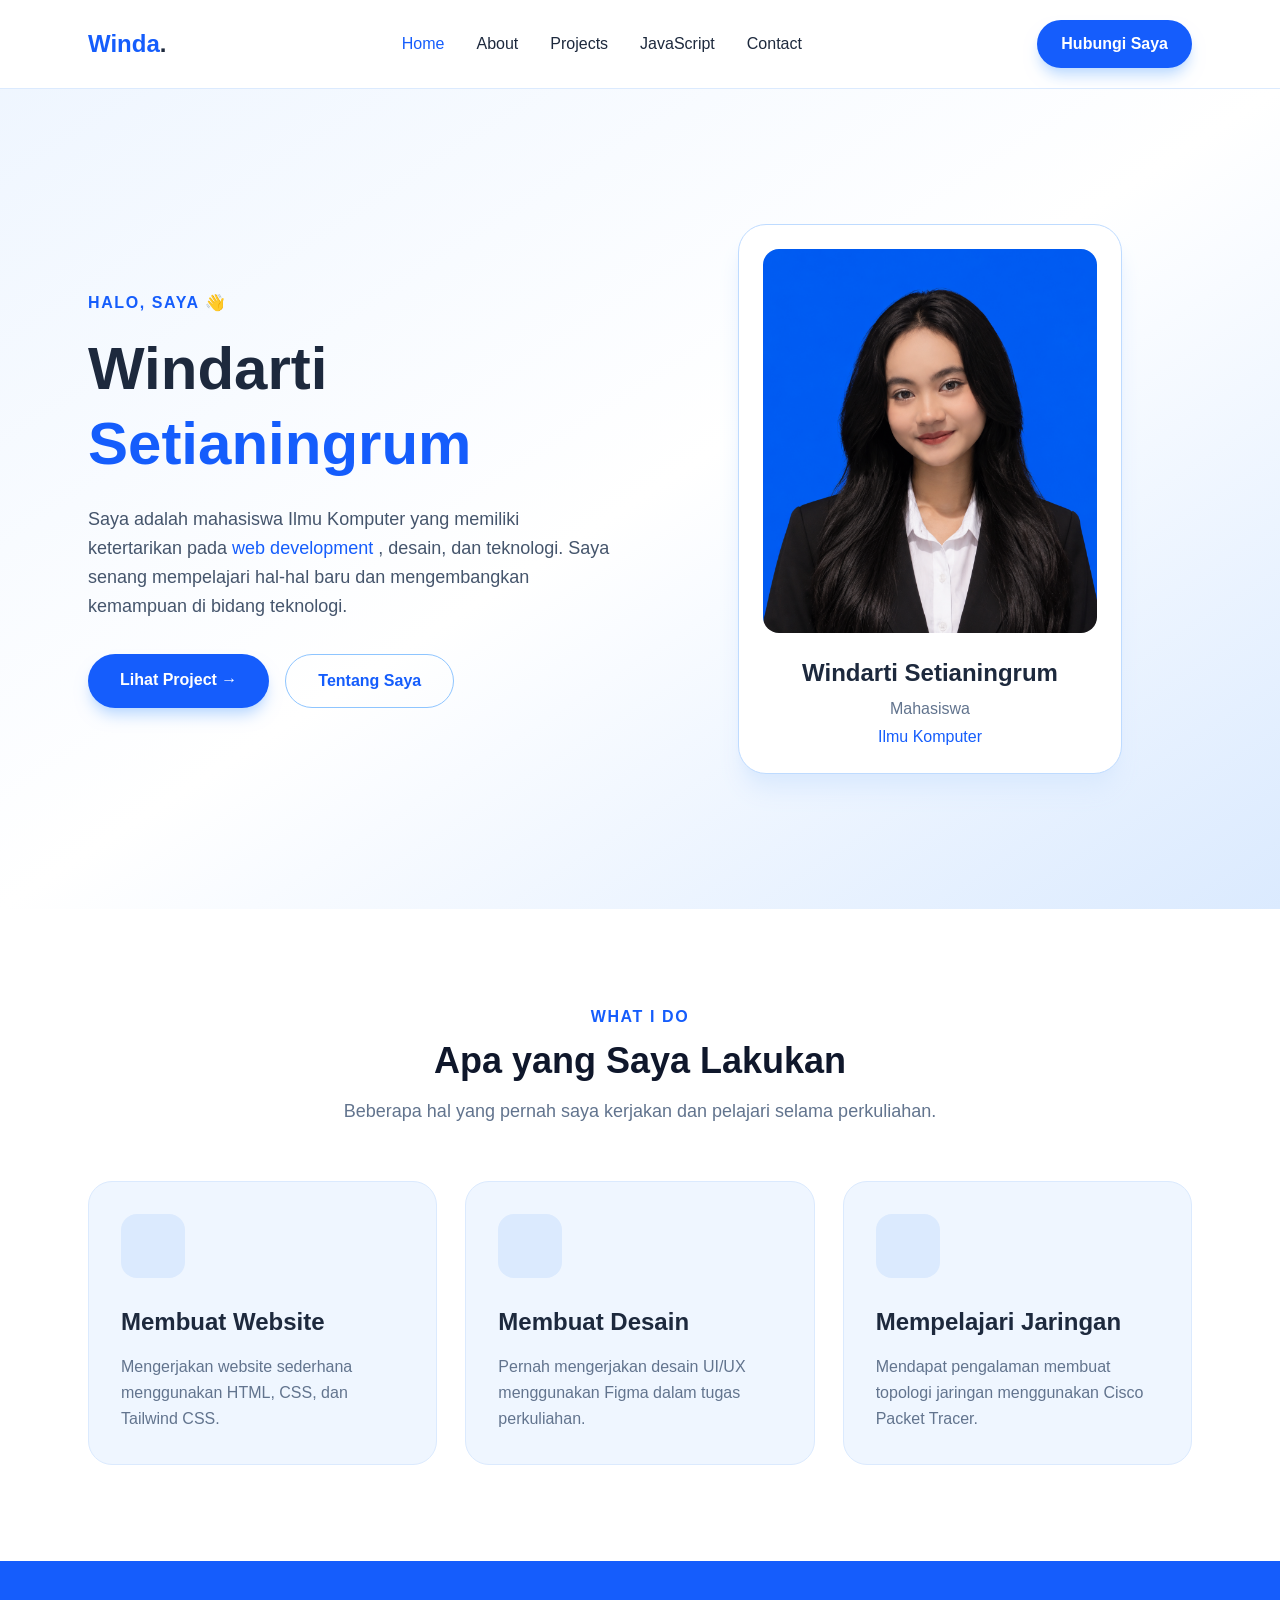
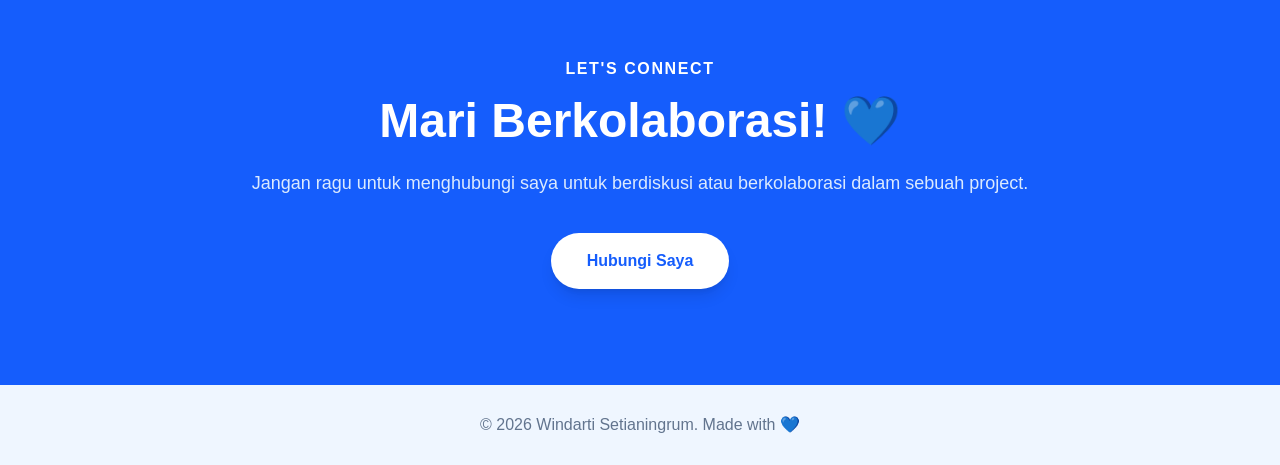
==== commit 1330541b: "Rapikan semua halaman portfolio" ====
--- a/index.html
+++ b/index.html
@@ -7,17 +7,12 @@
 
   <title>Windarti Setianingrum | Portfolio</title>
 
-  <!-- Tailwind CSS -->
   <link rel="stylesheet" href="src/output.css">
 </head>
 
 
 <body class="bg-white text-slate-800">
 
-
-  <!-- =====================================================
-       NAVBAR
-  ====================================================== -->
 
   <nav
     class="sticky top-0 z-50
@@ -31,8 +26,6 @@
              justify-between">
 
 
-      <!-- LOGO -->
-
       <a
         href="index.html"
         class="text-2xl font-bold text-blue-600">
@@ -42,8 +35,6 @@
       </a>
 
 
-
-      <!-- MENU -->
 
       <div
         class="hidden md:flex
@@ -99,8 +90,6 @@
       </div>
 
 
-
-      <!-- TOMBOL CONTACT -->
 
       <a
         href="contact.html"
@@ -126,10 +115,6 @@
 
 
 
-  <!-- =====================================================
-       HERO
-  ====================================================== -->
-
   <section
     class="min-h-[calc(100vh-80px)]
            flex items-center
@@ -153,14 +138,10 @@
                items-center">
 
 
-        <!-- =================================================
-             HERO KIRI
-        ================================================== -->
 
         <div>
 
 
-          <!-- Greeting -->
 
           <p
             class="text-blue-600
@@ -174,7 +155,6 @@
 
 
 
-          <!-- Nama -->
 
           <h1
             class="text-5xl
@@ -192,9 +172,6 @@
           </h1>
 
 
-
-          <!-- Deskripsi -->
-
           <p
             class="text-lg
                    text-slate-600
@@ -217,15 +194,12 @@
 
 
 
-          <!-- Tombol -->
-
           <div
             class="flex
                    flex-wrap
                    gap-4">
 
 
-            <!-- Project -->
 
             <a
               href="projects.html"
@@ -246,8 +220,6 @@
 
 
 
-            <!-- About -->
-
             <a
               href="about.html"
               class="border
@@ -268,10 +240,6 @@
         </div>
 
 
-
-        <!-- =================================================
-             HERO KANAN / FOTO
-        ================================================== -->
 
         <div
           class="flex
@@ -291,7 +259,6 @@
                    shadow-blue-100">
 
 
-            <!-- FOTO -->
 
             <div
               class="w-full
@@ -317,8 +284,6 @@
 
 
 
-            <!-- NAMA -->
-
             <h2
               class="text-2xl
                      font-bold
@@ -330,7 +295,6 @@
 
 
 
-            <!-- STATUS -->
 
             <p
               class="text-slate-500
@@ -342,8 +306,6 @@
 
 
 
-            <!-- PROGRAM STUDI -->
-
             <p
               class="text-blue-600
                      font-medium">
@@ -364,9 +326,6 @@
 
 
 
-  <!-- =====================================================
-       APA YANG SAYA LAKUKAN
-  ====================================================== -->
 
   <section
     class="bg-white
@@ -379,7 +338,6 @@
              px-6">
 
 
-      <!-- Judul -->
 
       <div
         class="text-center
@@ -423,17 +381,12 @@
 
 
 
-      <!-- =================================================
-           CARDS
-      ================================================== -->
-
       <div
         class="grid
                md:grid-cols-3
                gap-7">
 
 
-        <!-- CARD 1 -->
 
         <div
           class="bg-blue-50
@@ -456,7 +409,6 @@
                    text-3xl
                    mb-7">
 
-            💻
 
           </div>
 
@@ -486,7 +438,6 @@
 
 
 
-        <!-- CARD 2 -->
 
         <div
           class="bg-blue-50
@@ -509,7 +460,6 @@
                    text-3xl
                    mb-7">
 
-            🎨
 
           </div>
 
@@ -538,8 +488,6 @@
         </div>
 
 
-
-        <!-- CARD 3 -->
 
         <div
           class="bg-blue-50
@@ -562,7 +510,6 @@
                    text-3xl
                    mb-7">
 
-            🌐
 
           </div>
 
@@ -597,10 +544,6 @@
   </section>
 
 
-
-  <!-- =====================================================
-       CONTACT
-  ====================================================== -->
 
   <section
     class="bg-blue-600
@@ -673,10 +616,6 @@
 
 
 
-  <!-- =====================================================
-       FOOTER
-  ====================================================== -->
-
   <footer
     class="bg-blue-50
            py-7">
